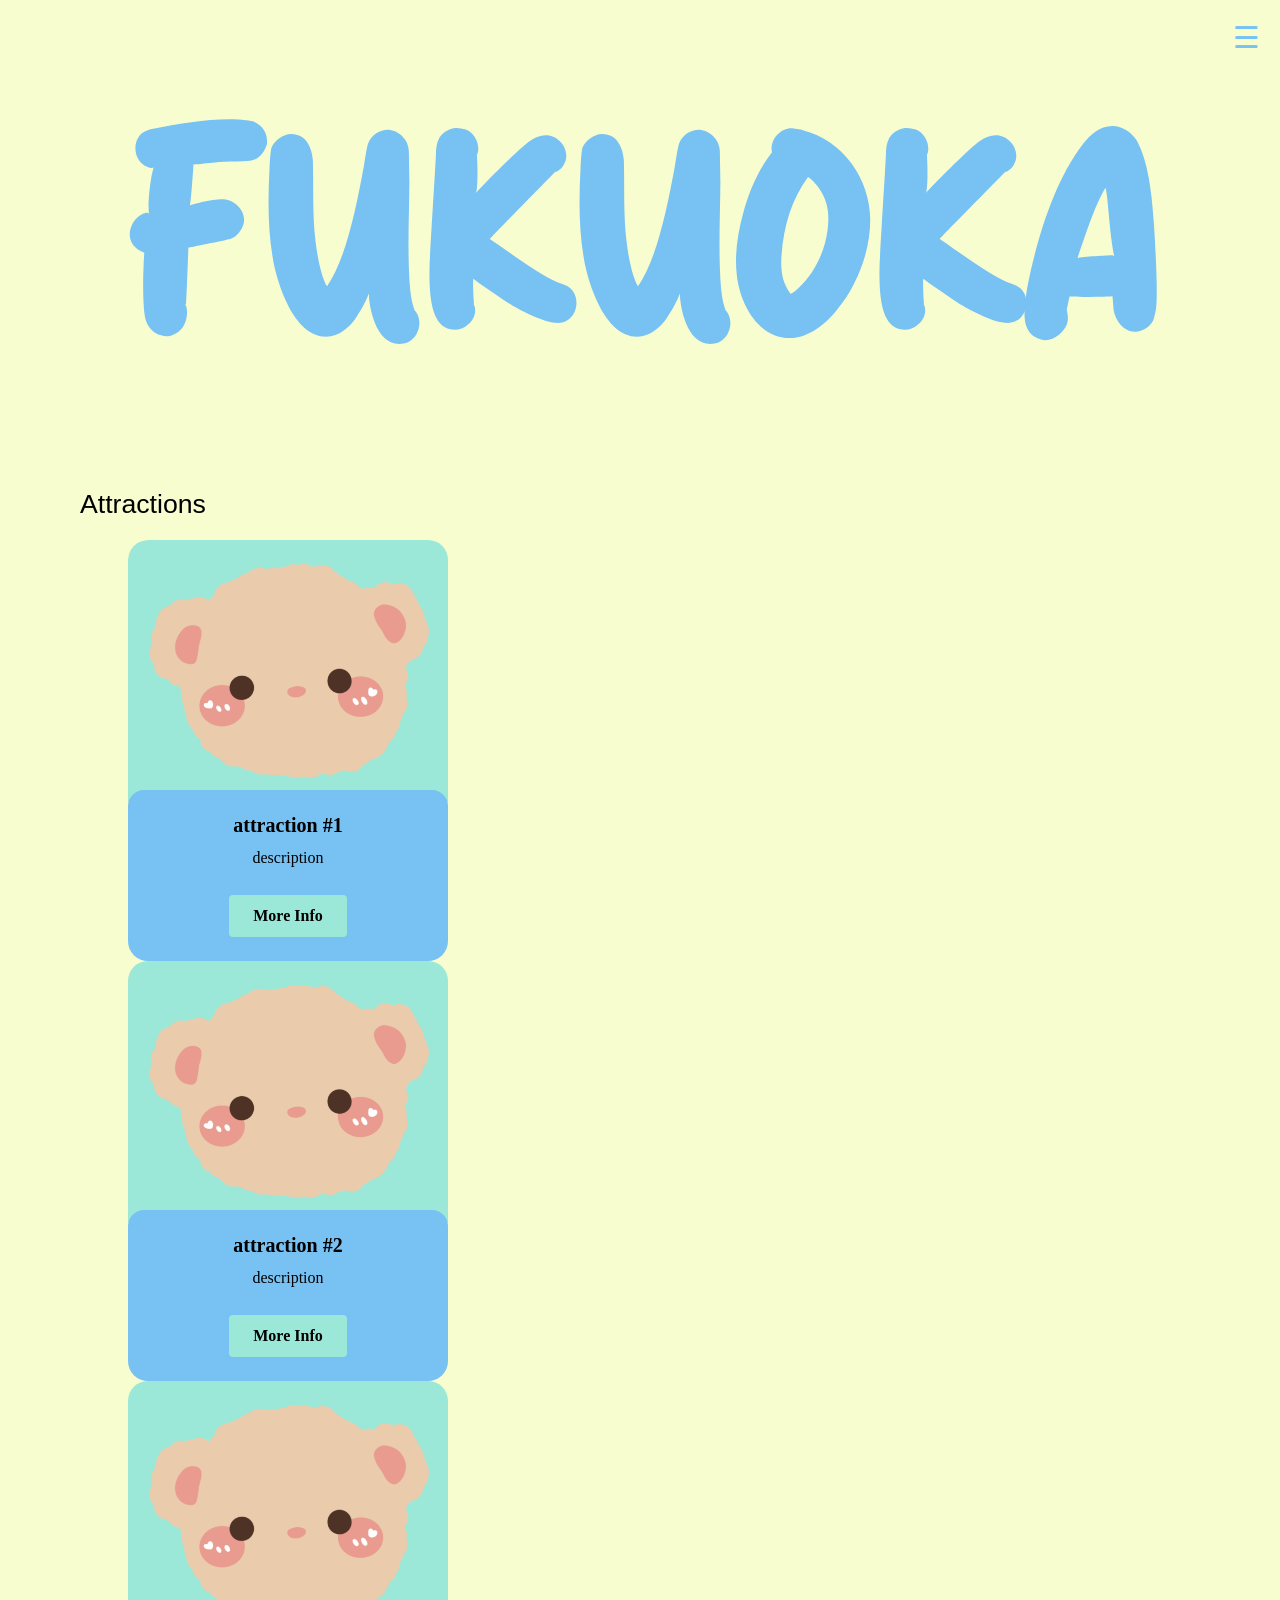
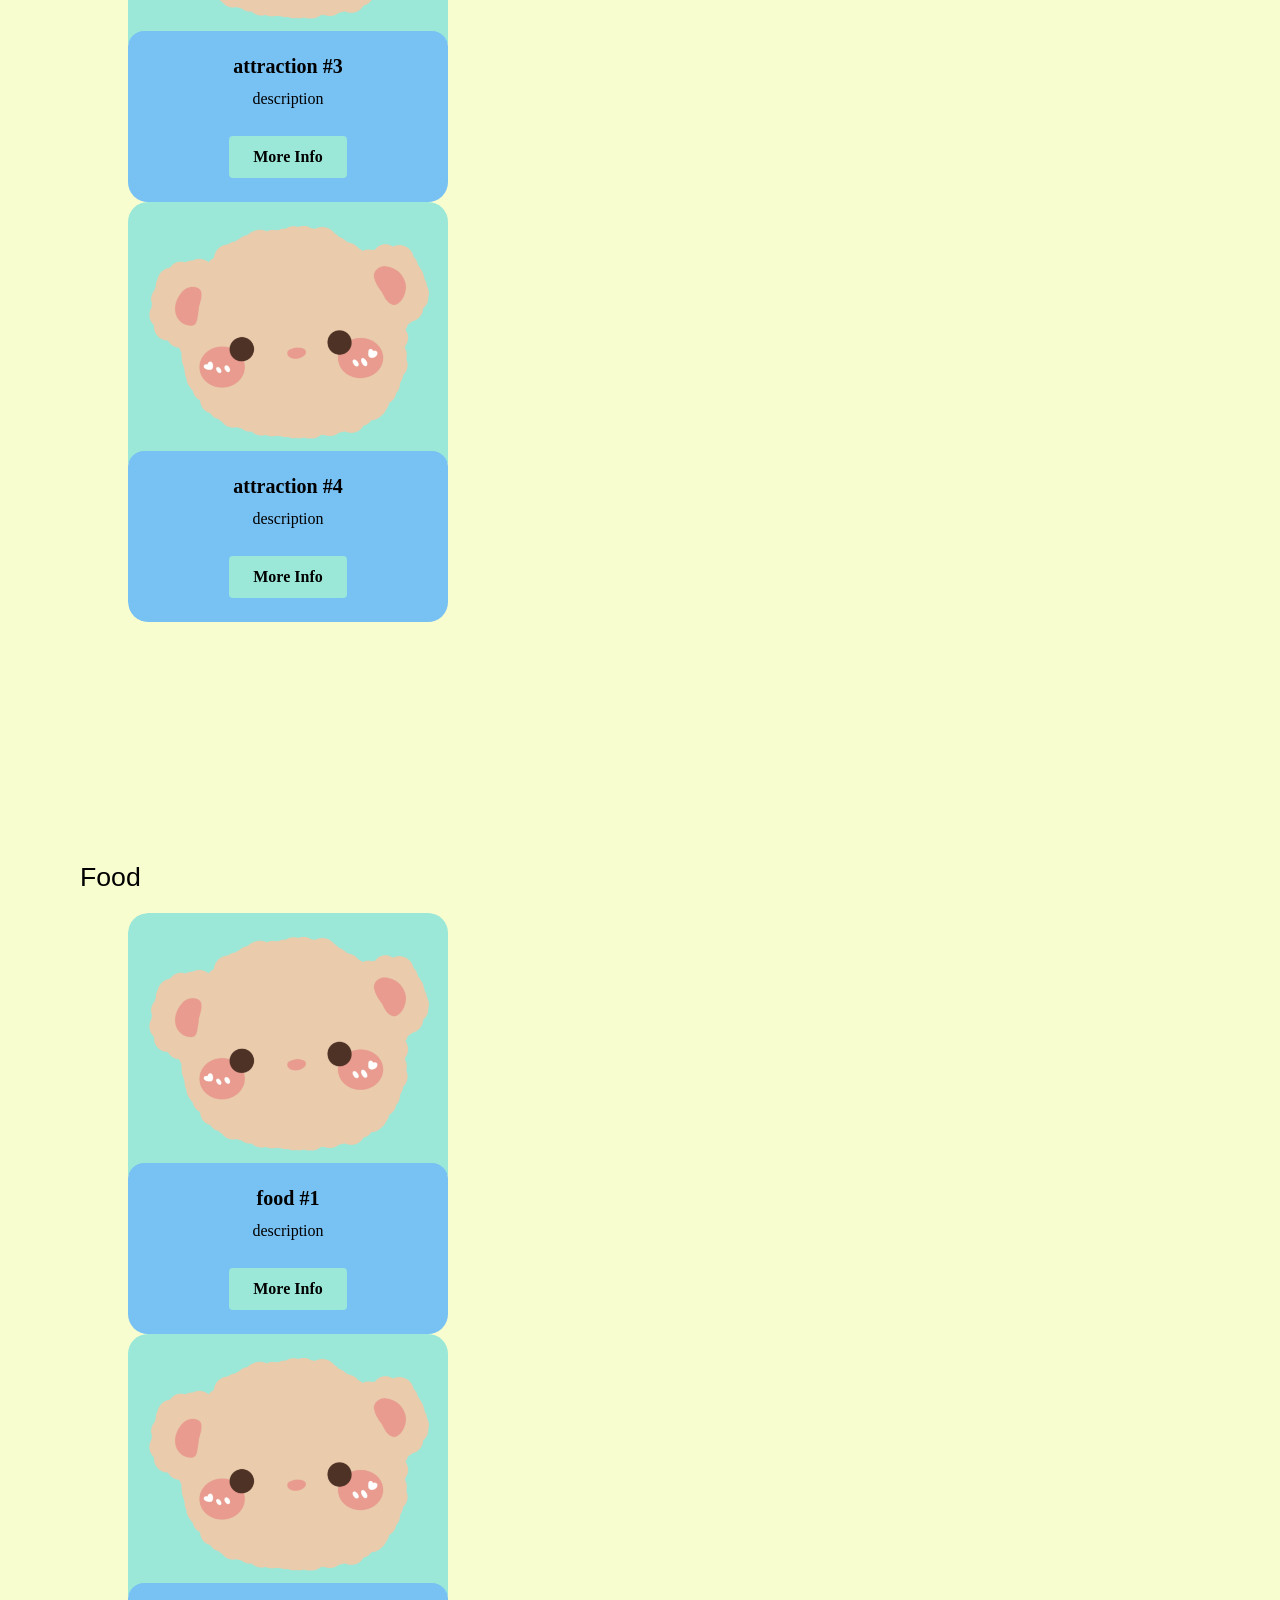
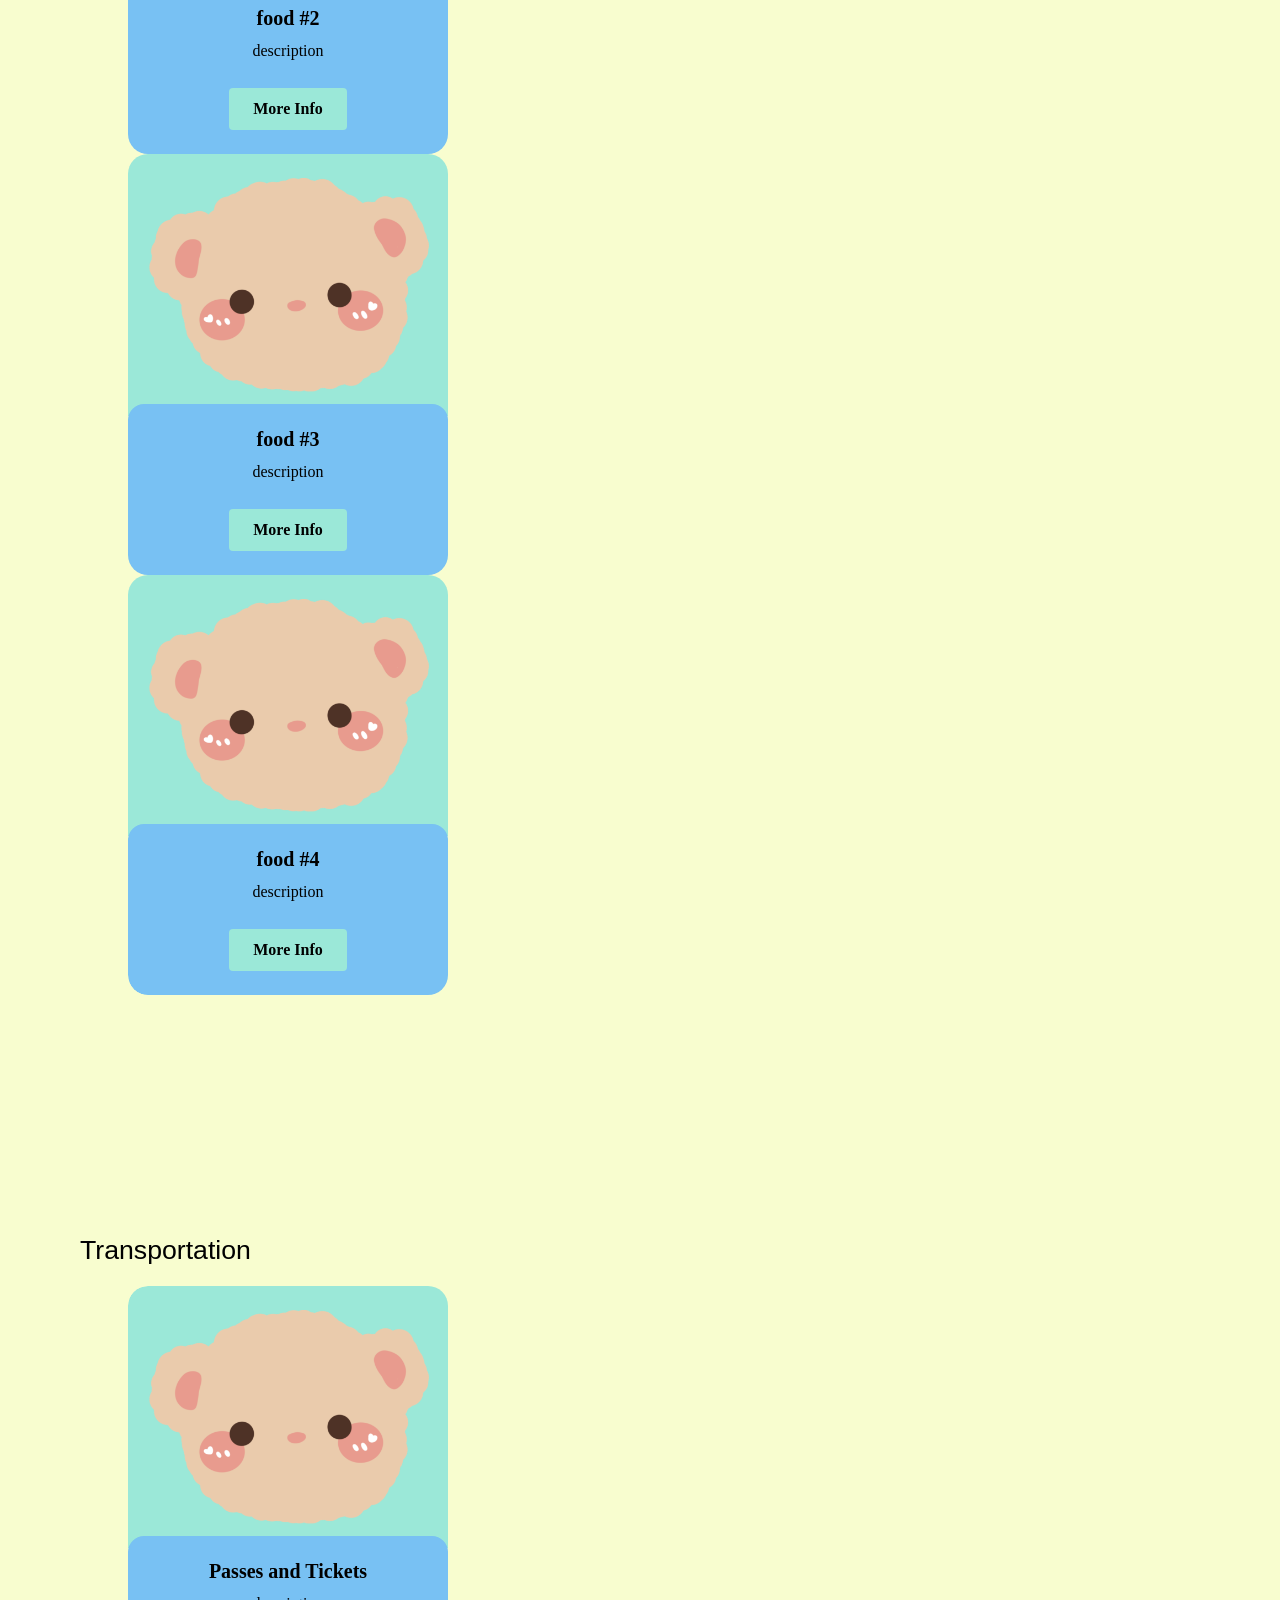
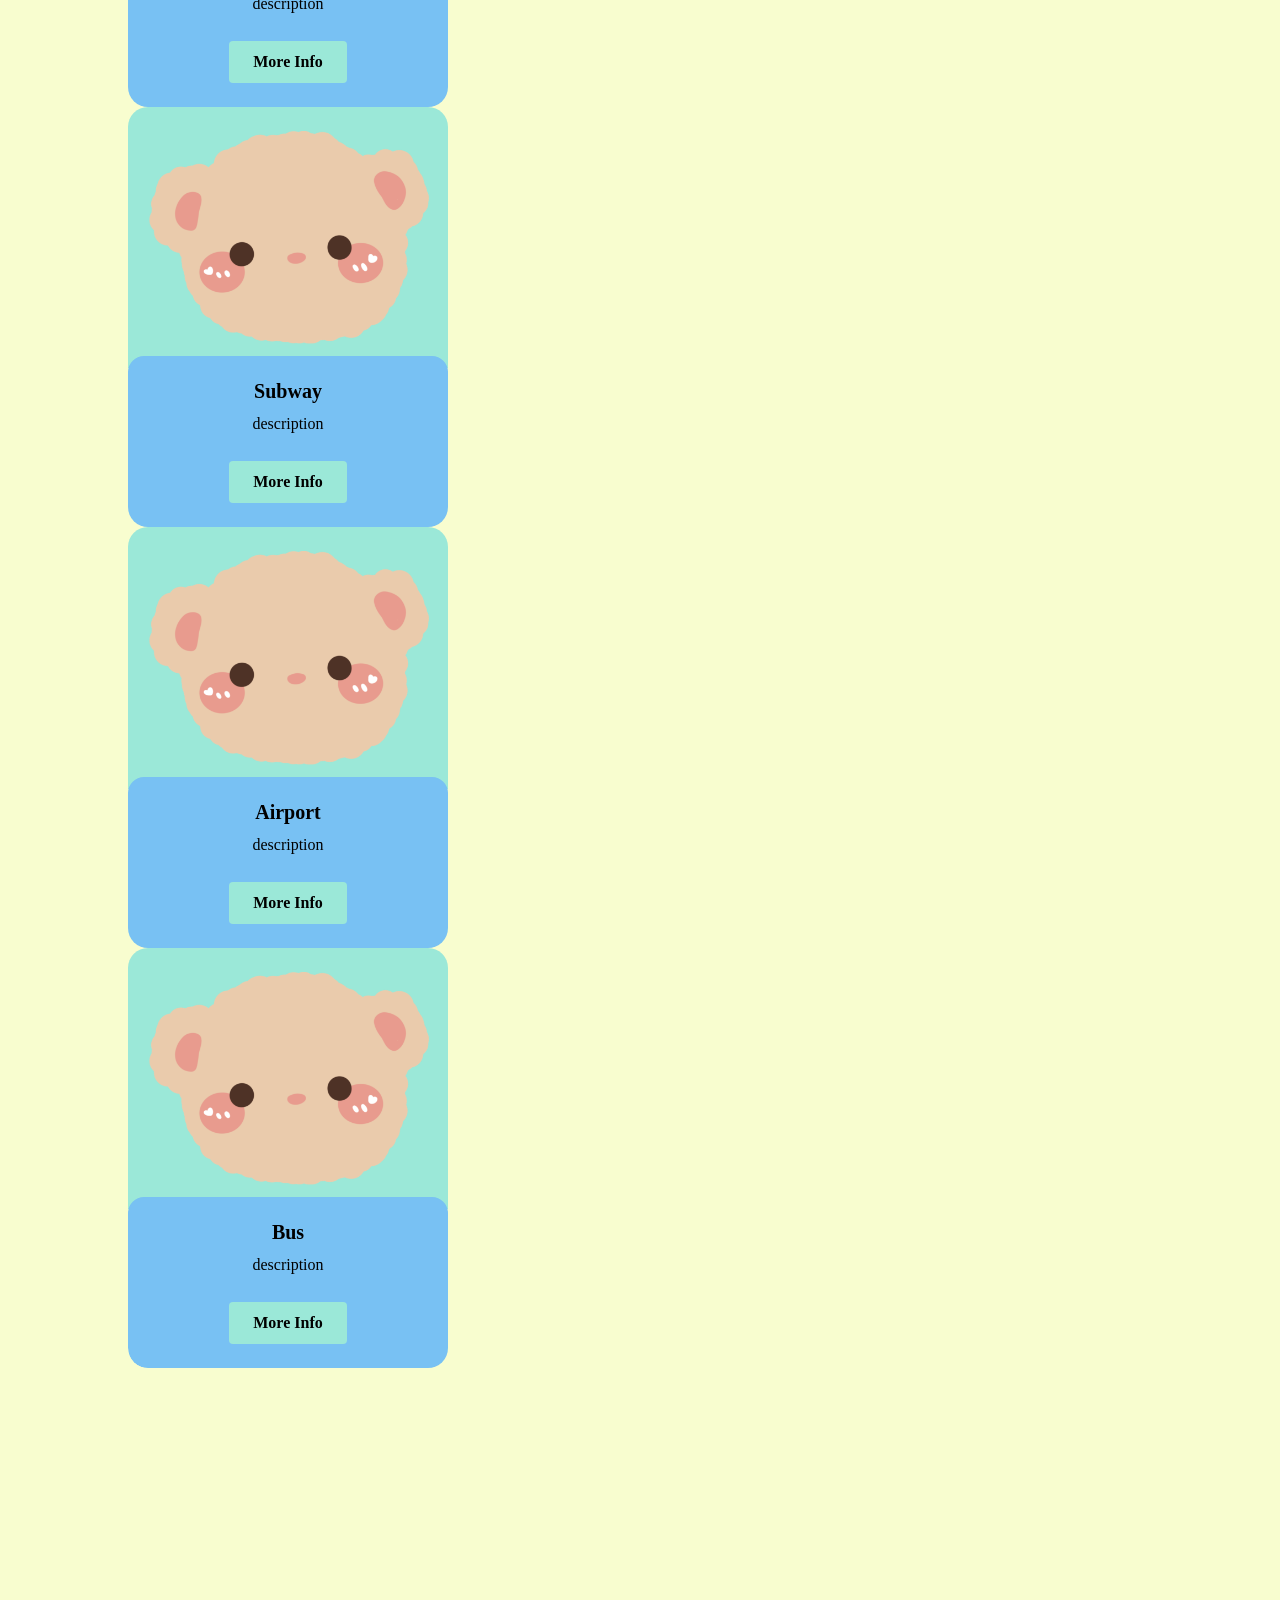
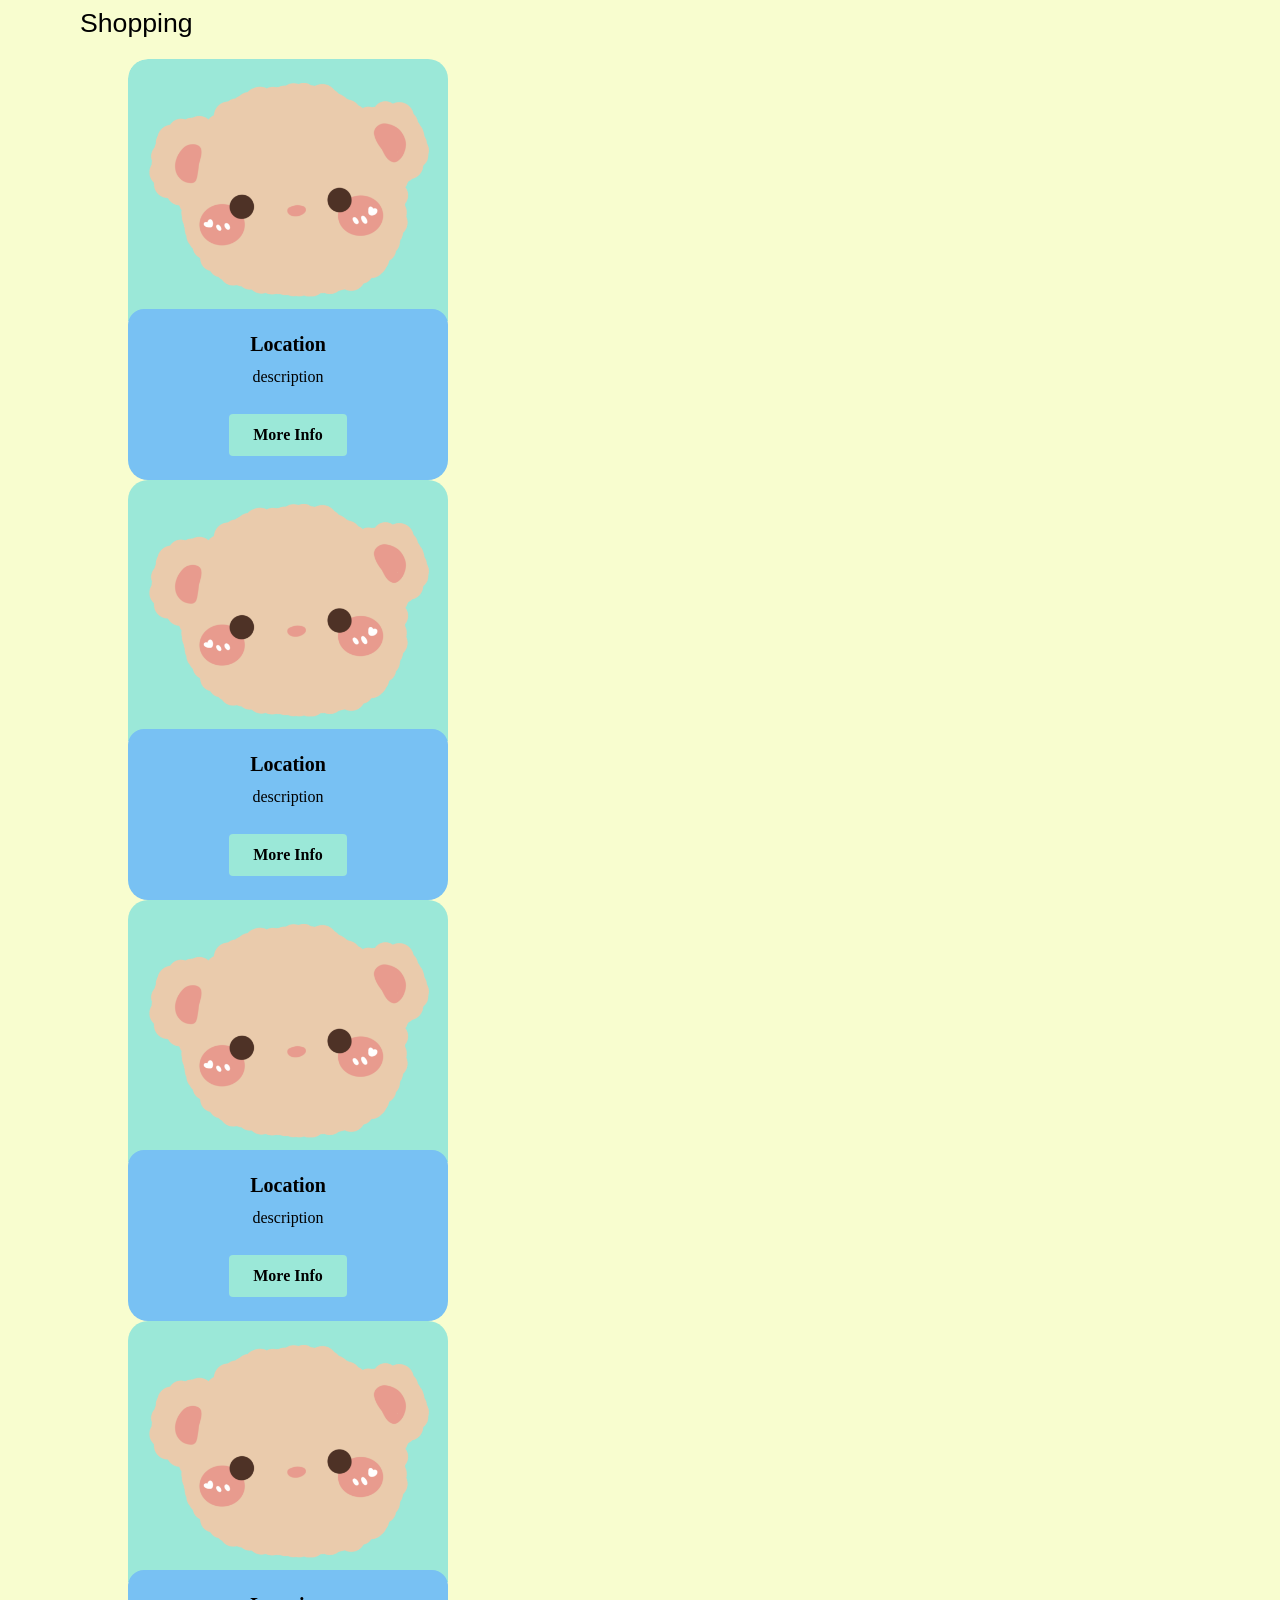
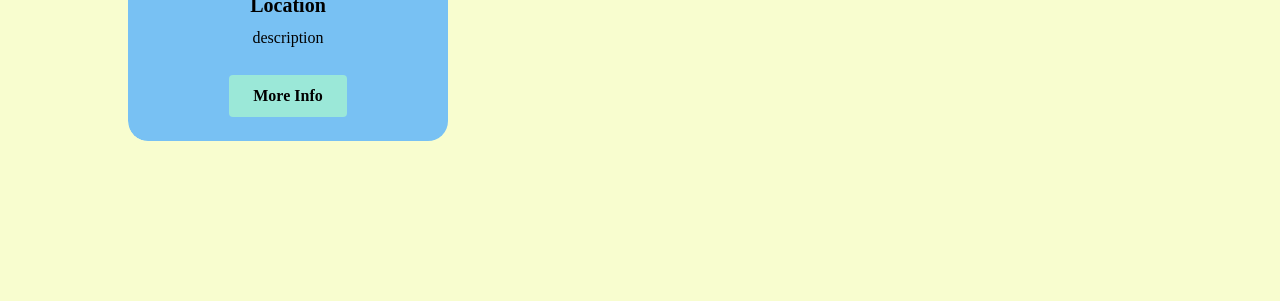
==== html/fukuoka.html @ c4a81830 "Add files via upload" ====
<html lang="en">
<head>
    <meta charset="UTF-8">
    <meta name="viewport" content="width=device-width, initial-scale=1.0">
    <title>Fukuoka</title>
    <link rel="stylesheet" href="../css/fukuoka.css">
    <link rel="stylesheet" href="../css/swiper-bundle.min.css">
</head>

<body>
        <!-- Menu Panel -->
    <div id="main">
        <span id="opennav">&#9776</span>
    </div>

    <div class="sidenav" id="mySidenav">
        <a href="#" class="closebtn" id="closebtn">&times;</a>
        <ul>
            <li>
                <a href="../index.html">Home</a>
            </li>
            <li>
                <a href="../html/hotels.html">Hotels</a>
            </li>
            <li>
                <a href="../html/WifiData.html">Wifi & Data</a>
            </li>
        </ul>
    </div>

    <h1>FUKUOKA</h1>

    <!-- Attractions Card Slider -->
    <div class="container">
        <div class="card__container swiper">
            <h2>Attractions</h2>
            <div class="card__content">
                <div class="swiper-wrapper">
                    <article class="card__article swiper-slide">
                        <div class="card__image">
                            <img src="../images/placeholder.png" alt="image" class="card__img">
                            <div class="card__shadow"></div>
                        </div>

                        <div class="card__data">
                            <h3 class="card__name">attraction #1</h3>
                            <p class="card__description">
                                description 
                            </p>

                            <a href="#" class="card__button"> More Info</a>
                        </div>
                    </article>

                    <article class="card__article swiper-slide">
                        <div class="card__image">
                            <img src="../images/placeholder.png" alt="image" class="card__img">
                            <div class="card__shadow"></div>
                        </div>

                        <div class="card__data">
                            <h3 class="card__name">attraction #2</h3>
                            <p class="card__description">
                                description 
                            </p>

                            <a href="#" class="card__button"> More Info</a>
                        </div>
                    </article>

                    <article class="card__article swiper-slide">
                        <div class="card__image">
                            <img src="../images/placeholder.png" alt="image" class="card__img">
                            <div class="card__shadow"></div>
                        </div>

                        <div class="card__data">
                            <h3 class="card__name">attraction #3</h3>
                            <p class="card__description">
                                description 
                            </p>

                            <a href="#" class="card__button"> More Info</a>
                        </div>
                    </article>

                    <article class="card__article swiper-slide">
                        <div class="card__image">
                            <img src="../images/placeholder.png" alt="image" class="card__img">
                            <div class="card__shadow"></div>
                        </div>

                        <div class="card__data">
                            <h3 class="card__name">attraction #4</h3>
                            <p class="card__description">
                                description 
                            </p>

                            <a href="#" class="card__button"> More Info</a>
                        </div>
                    </article>
                </div>
            </div>

            <div class="swiper-button-prev"></div>
            <div class="swiper-button-next"></div>
            
            <div class="swiper-pagination"></div>
        </div>
    </div>
    
    <!-- Food Card Slider -->
    <div class="container">
        <div class="card__container swiper">
            <h2>Food</h2>
            <div class="card__content">
                <div class="swiper-wrapper">
                    <article class="card__article swiper-slide">
                        <div class="card__image">
                            <img src="../images/placeholder.png" alt="image" class="card__img">
                            <div class="card__shadow"></div>
                        </div>

                        <div class="card__data">
                            <h3 class="card__name">food #1</h3>
                            <p class="card__description">
                                description 
                            </p>

                            <a href="#" class="card__button"> More Info</a>
                        </div>
                    </article>

                    <article class="card__article swiper-slide">
                        <div class="card__image">
                            <img src="../images/placeholder.png" alt="image" class="card__img">
                            <div class="card__shadow"></div>
                        </div>

                        <div class="card__data">
                            <h3 class="card__name">food #2</h3>
                            <p class="card__description">
                                description 
                            </p>

                            <a href="#" class="card__button"> More Info</a>
                        </div>
                    </article>

                    <article class="card__article swiper-slide">
                        <div class="card__image">
                            <img src="../images/placeholder.png" alt="image" class="card__img">
                            <div class="card__shadow"></div>
                        </div>

                        <div class="card__data">
                            <h3 class="card__name">food #3</h3>
                            <p class="card__description">
                                description 
                            </p>

                            <a href="#" class="card__button"> More Info</a>
                        </div>
                    </article>

                    <article class="card__article swiper-slide">
                        <div class="card__image">
                            <img src="../images/placeholder.png" alt="image" class="card__img">
                            <div class="card__shadow"></div>
                        </div>

                        <div class="card__data">
                            <h3 class="card__name">food #4</h3>
                            <p class="card__description">
                                description 
                            </p>

                            <a href="#" class="card__button"> More Info</a>
                        </div>
                    </article>
                </div>
            </div>

            <div class="swiper-button-prev"></div>
            <div class="swiper-button-next"></div>
            
            <div class="swiper-pagination"></div>
        </div>
    </div>

    <!-- Transportation Slider -->
    <div class="container">
        <div class="card__container swiper">
            <h2>Transportation</h2>
            <div class="card__content">
                <div class="swiper-wrapper">
                    <article class="card__article swiper-slide">
                        <div class="card__image">
                            <img src="../images/placeholder.png" alt="image" class="card__img">
                            <div class="card__shadow"></div>
                        </div>

                        <div class="card__data">
                            <h3 class="card__name">Passes and Tickets</h3>
                            <p class="card__description">
                                description 
                            </p>

                            <a href="#" class="card__button"> More Info</a>
                        </div>
                    </article>

                    <article class="card__article swiper-slide">
                        <div class="card__image">
                            <img src="../images/placeholder.png" alt="image" class="card__img">
                            <div class="card__shadow"></div>
                        </div>

                        <div class="card__data">
                            <h3 class="card__name">Subway</h3>
                            <p class="card__description">
                                description 
                            </p>

                            <a href="#" class="card__button"> More Info</a>
                        </div>
                    </article>

                    <article class="card__article swiper-slide">
                        <div class="card__image">
                            <img src="../images/placeholder.png" alt="image" class="card__img">
                            <div class="card__shadow"></div>
                        </div>

                        <div class="card__data">
                            <h3 class="card__name">Airport</h3>
                            <p class="card__description">
                                description 
                            </p>

                            <a href="#" class="card__button"> More Info</a>
                        </div>
                    </article>

                    <article class="card__article swiper-slide">
                        <div class="card__image">
                            <img src="../images/placeholder.png" alt="image" class="card__img">
                            <div class="card__shadow"></div>
                        </div>

                        <div class="card__data">
                            <h3 class="card__name">Bus</h3>
                            <p class="card__description">
                                description 
                            </p>

                            <a href="#" class="card__button"> More Info</a>
                        </div>
                    </article>
                </div>
            </div>

            <div class="swiper-button-prev"></div>
            <div class="swiper-button-next"></div>
            
            <div class="swiper-pagination"></div>
        </div>
    </div>

    <!-- Shopping Slider -->
    <div class="container">
        
        <div class="card__container swiper">
            <h2>Shopping</h2>
            <div class="card__content">
                <div class="swiper-wrapper">
                    <article class="card__article swiper-slide">
                        <div class="card__image">
                            <img src="../images/placeholder.png" alt="image" class="card__img">
                            <div class="card__shadow"></div>
                        </div>

                        <div class="card__data">
                            <h3 class="card__name">Location</h3>
                            <p class="card__description">
                                description 
                            </p>

                            <a href="#" class="card__button"> More Info</a>
                        </div>
                    </article>

                    <article class="card__article swiper-slide">
                        <div class="card__image">
                            <img src="../images/placeholder.png" alt="image" class="card__img">
                            <div class="card__shadow"></div>
                        </div>

                        <div class="card__data">
                            <h3 class="card__name">Location</h3>
                            <p class="card__description">
                                description 
                            </p>

                            <a href="#" class="card__button"> More Info</a>
                        </div>
                    </article>

                    <article class="card__article swiper-slide">
                        <div class="card__image">
                            <img src="../images/placeholder.png" alt="image" class="card__img">
                            <div class="card__shadow"></div>
                        </div>

                        <div class="card__data">
                            <h3 class="card__name">Location</h3>
                            <p class="card__description">
                                description 
                            </p>

                            <a href="#" class="card__button"> More Info</a>
                        </div>
                    </article>

                    <article class="card__article swiper-slide">
                        <div class="card__image">
                            <img src="../images/placeholder.png" alt="image" class="card__img">
                            <div class="card__shadow"></div>
                        </div>

                        <div class="card__data">
                            <h3 class="card__name">Location</h3>
                            <p class="card__description">
                                description 
                            </p>

                            <a href="#" class="card__button"> More Info</a>
                        </div>
                    </article>
                </div>
            </div>

            <div class="swiper-button-prev"></div>
            <div class="swiper-button-next"></div>
            
            <div class="swiper-pagination"></div>
        </div>
    </div>

    <script src="../javascript/swiper-bundle.min.js"></script>
    <script src="../javascript/tokyo.js"></script>

</body>

</html>
---- css/fukuoka.css ----
* {
  padding:0;
  margin: 0;
  box-sizing: border-box;
}

@font-face {
  font-family: Handwrite;
  src: url(../fonts/Day\ Light.otf);
}

a {
  text-decoration: none;
}

img{
  display: block;
  max-width: 100%;
  height: auto;
}

h1{
  font-family: Handwrite;
  text-align: center;
  font-size: 200pt;
  color: #78C1F3;
  padding-top: 30px;
  transition: 0.3s;
}

h2{
  font-family: 'Gill Sans', 'Gill Sans MT', Calibri, 'Trebuchet MS', sans-serif;
  font-size: 20pt;
  font-weight: 500;
  margin-bottom: 20px;
}

#main{
  transition: margin-right 0.5s;
  padding: 20px; 
}

#main span{
  font-size: 30px;
  cursor: pointer;
  float: right;
  color: #78C1F3;
}

.sidenav{
  height: 100%;
  width: 0px;
  position: fixed;
  z-index: 15;
  top: 0;
  right: 0;
  background-color: #78c1f3;
  overflow: hidden;
  transition: 0.5s;
}

.sidenav .closebtn{
  font-size: 36px;
  border-bottom: none;
  text-decoration: none;
  color: white;
  float: right;
  margin-right: 25px;
  margin-bottom: 50px;
  margin-top: 15px;
}

.sidenav ul {
  clear: both;
  list-style-type: none;
}

.sidenav ul li a {
  padding: 12px 8px 12px 30px;
  text-decoration: none;
  font-size: 18px; 
  color:white;
  display: block;
  transition: 0.3s;
  text-transform: uppercase;
}

.sidenav ul li a:hover{
  background: #69A9D5
}

body{
  background-color: rgb(248, 253, 207);
  min-height: 100vh;
  align-items: center;
  justify-content: center;
  margin: 0;
  padding: 0;
}

.container{
  display:flex;
  justify-content: center;
  align-items: center;
  padding-bottom: 5rem;
  transition: 0.3s;
}

.card__container{
  position: relative;
  padding-block: 5rem;
  width: 100%;
}

.card__content{
  margin-inline: 1.75rem;
  border-radius: 1.25rem;
  overflow: hidden;
}

.card__article{
  width:300px;
  border-radius: 1.25rem;
  overflow: hidden;
}

.card__image{
  position: relative;
  background-color: #9BE8D8;
  padding-top: 1.5rem;
  padding-bottom: 1.5rem;
  height: auto;
  max-height: 100%;
  margin-bottom: -.75rem;
}

.card__data{
  background-color: #78c1f3;
  padding: 1.5rem 2rem;
  border-radius: 1rem;
  text-align: center;
  position: relative;
  z-index: 10;
}

.card__img {
  max-width: 100%;
  max-height: 100%;
  margin: 0 auto;
  position: relative;
  z-index: 5;
  display: block;
}

.card__name{
  font-size: 1.25rem;
  color: black;
  margin-bottom: .75rem;
}

.card__description{
  font-weight: 500;
  margin-bottom: 1.75rem;
}

.card__button{
  display: inline-block;
  background-color: #9BE8D8;
  padding: .75rem 1.5rem;
  border-radius: .25rem;
  color: black;
  font-weight: 600;
}

.swiper-button-prev:after,
.swiper-button-next:after {
content: "";
}

.swiper-button-prev,
.swiper-button-next {
width: initial;
height: initial;
font-size: 3rem;
color: #9BE8D8;
display: none;
}

.swiper-button-prev {
left: 0;
}

.swiper-button-next {
right: 0;
}

.swiper-pagination-bullet {
background-color: hsl(212, 32%, 40%);
opacity: 1;
}

.swiper-pagination-bullet-active {
background-color: #9BE8D8;
}

/* For small devices */
@media screen and (max-width: 320px) {
  .card__data {
    padding: 1rem;
  }
}

/* For medium devices */
@media screen and (min-width: 768px) {
  .card__content {
    margin-inline: 3rem;
  }

  .swiper-button-next,
  .swiper-button-prev {
    display: block;
  }
}

/* For large devices */
@media screen and (min-width: 1120px) {
  .card__container {
    max-width: 1120px;
  }

  .swiper-button-prev {
    left: -1rem;
  }
  .swiper-button-next {
    right: -1rem;
  }
}
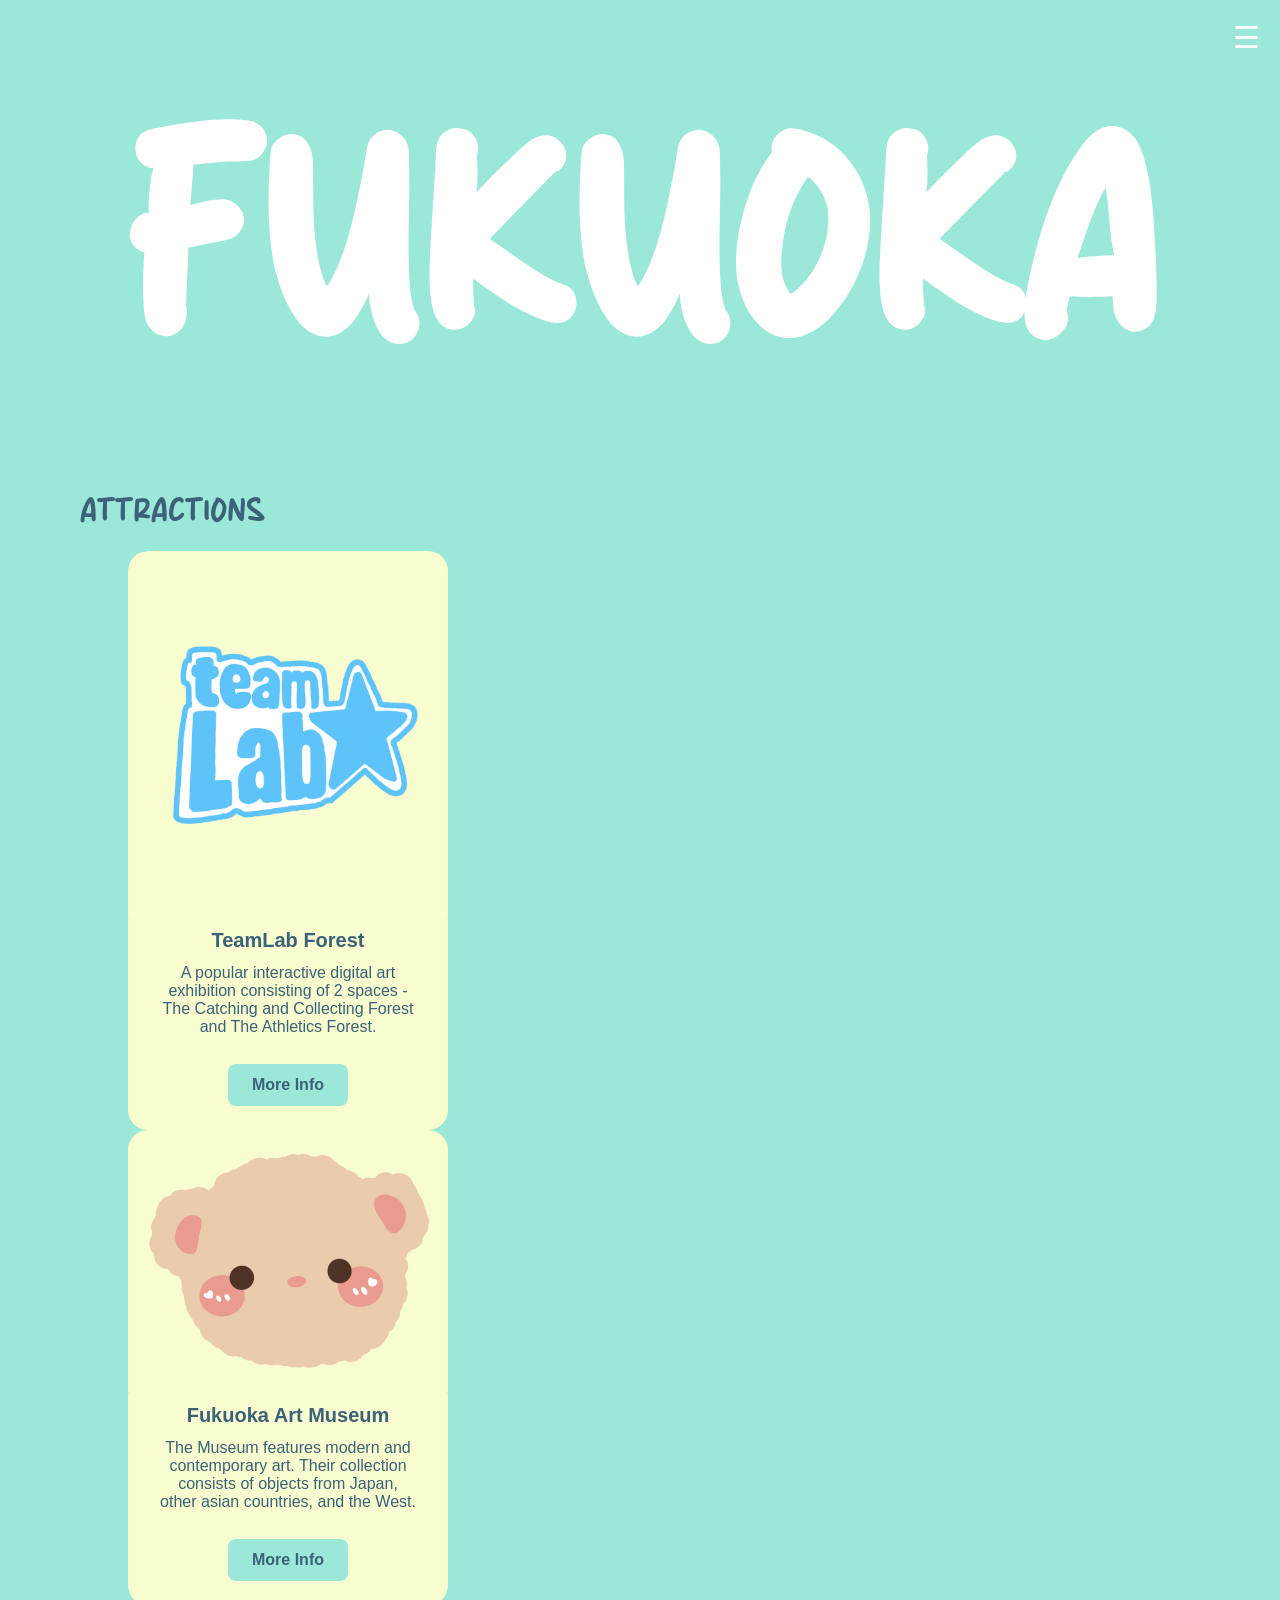
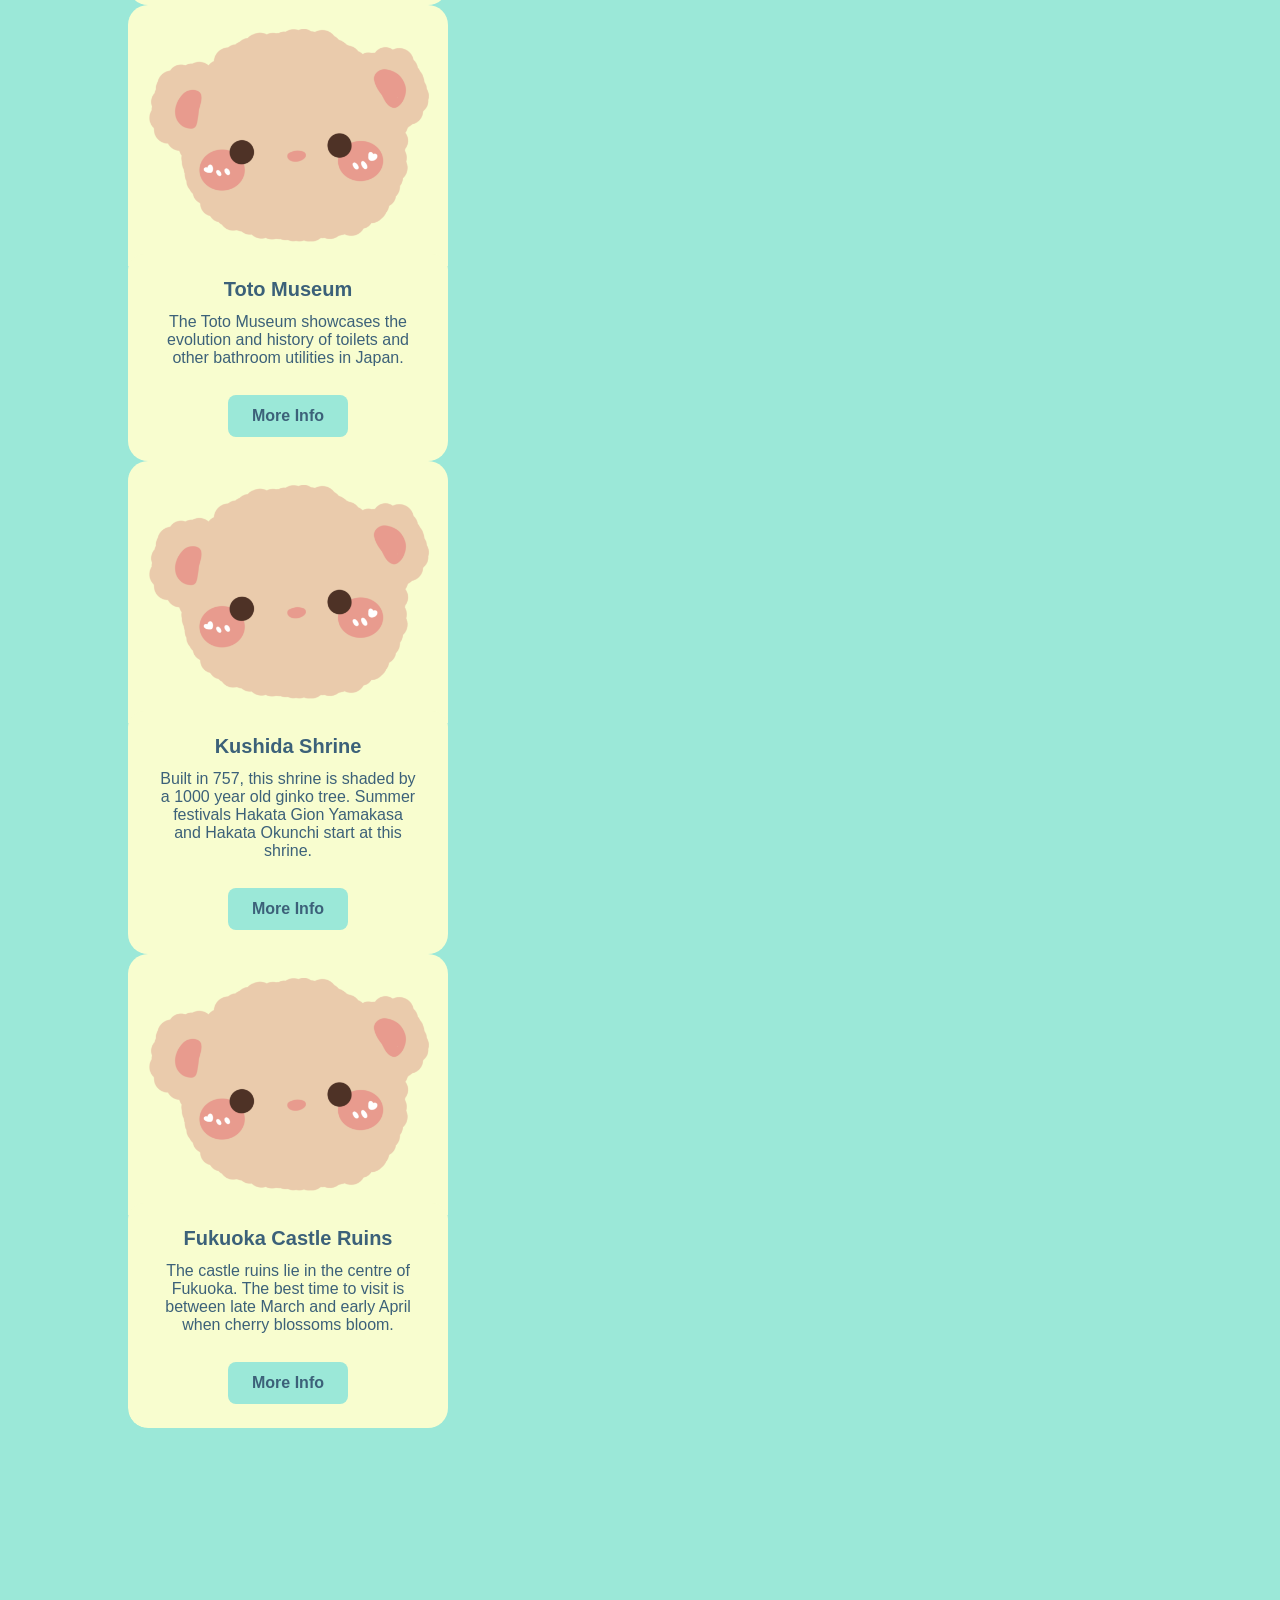
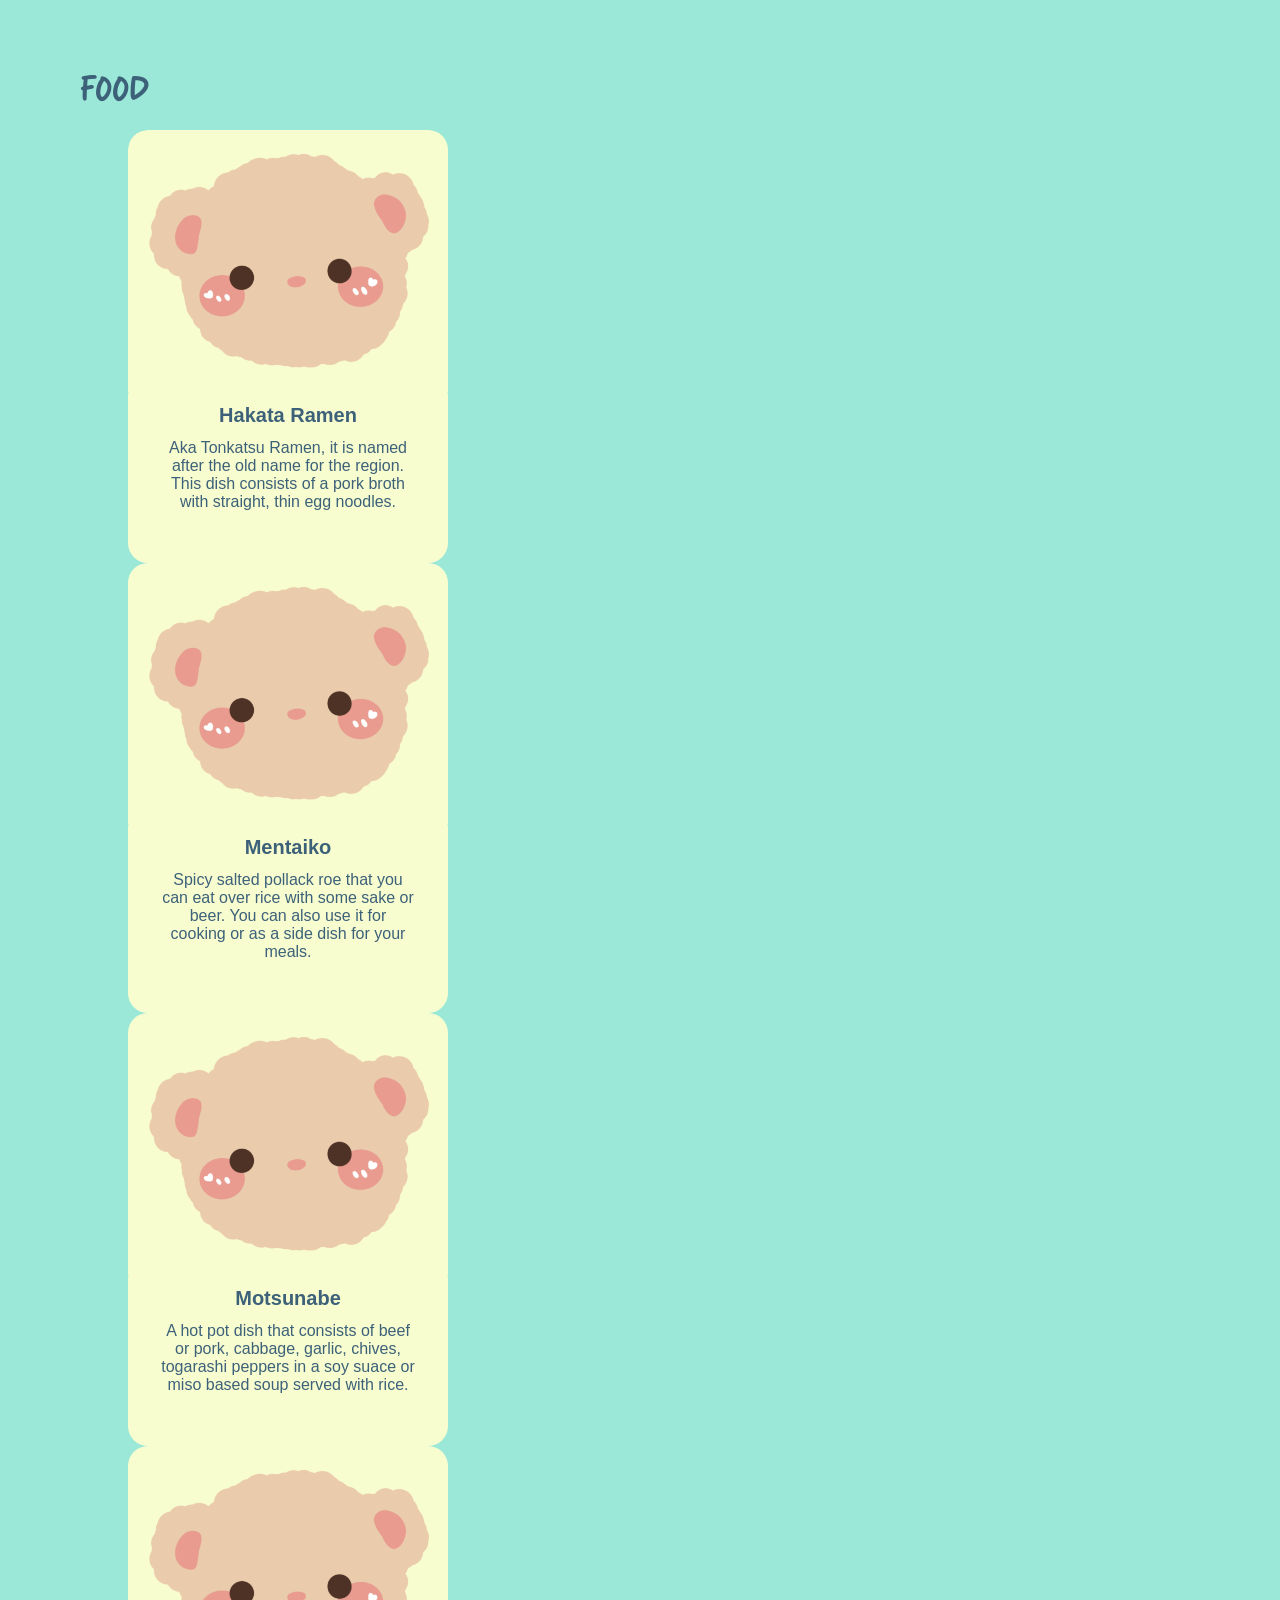
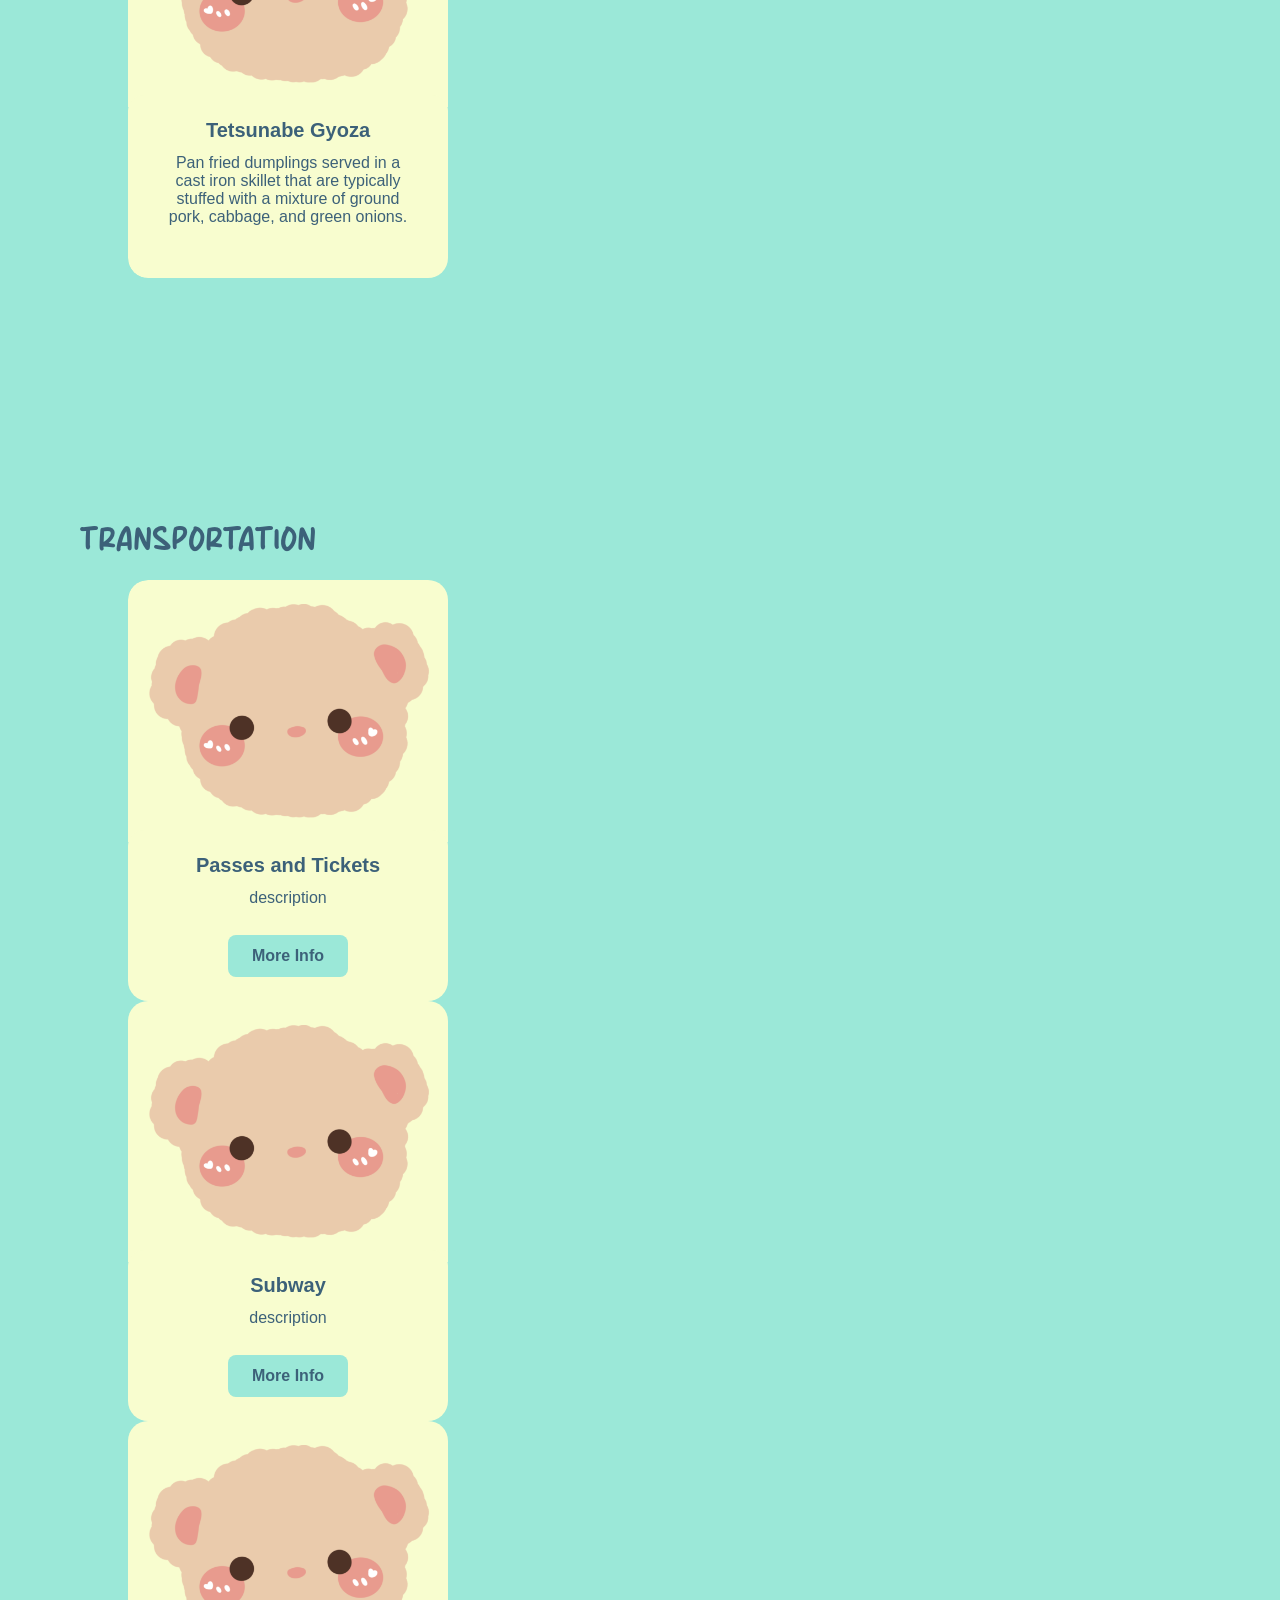
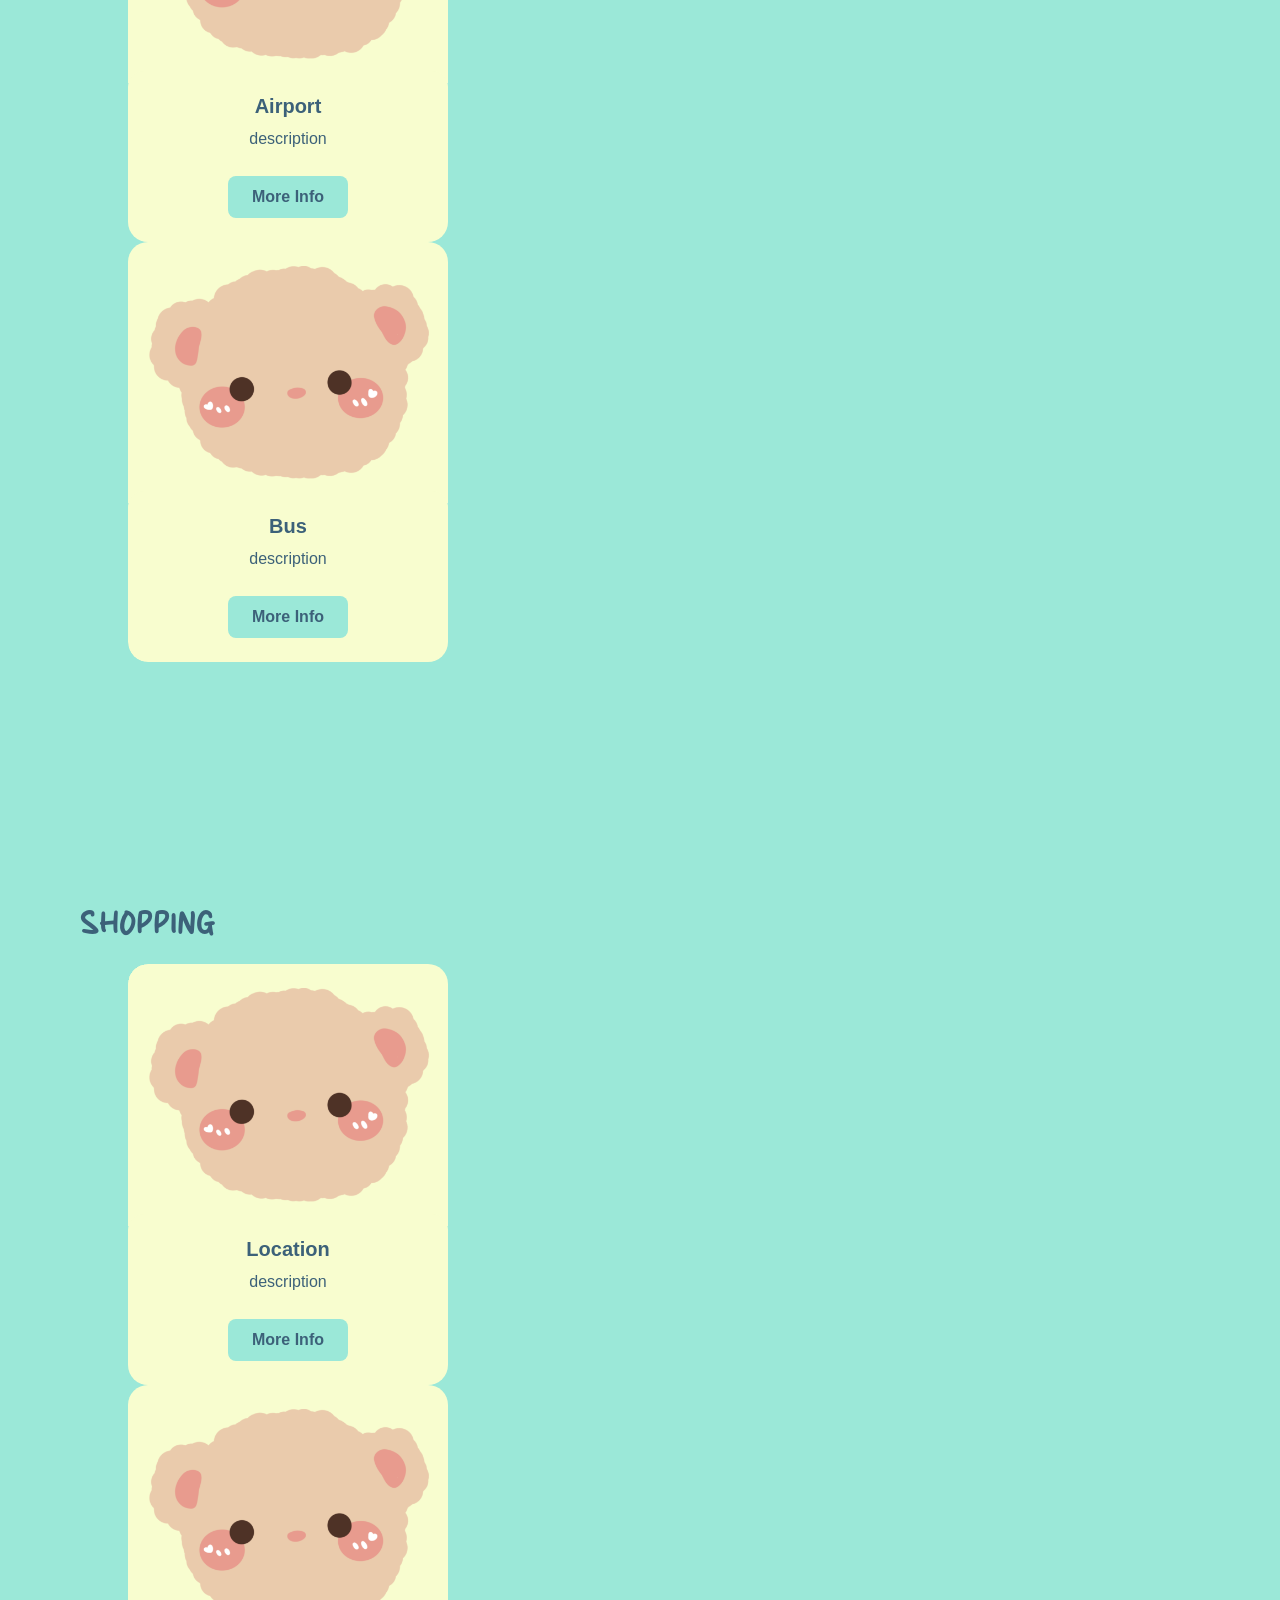
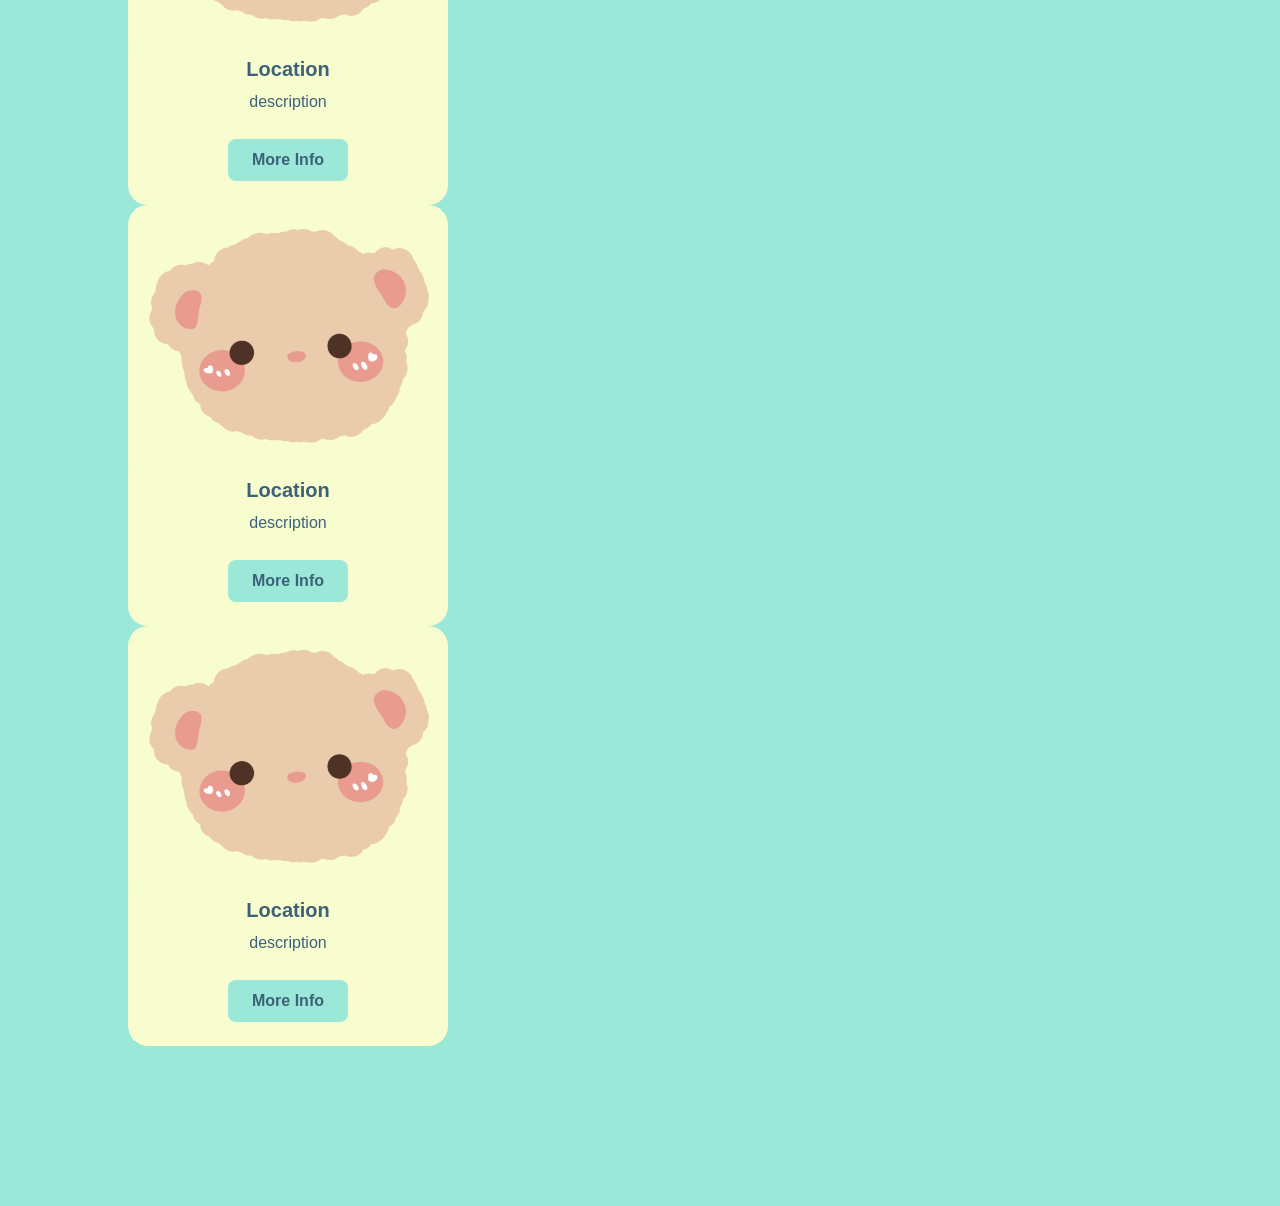
==== commit 74f4550d: "Add files via upload" ====
--- a/html/fukuoka.html
+++ b/html/fukuoka.html
@@ -38,65 +38,82 @@
                 <div class="swiper-wrapper">
                     <article class="card__article swiper-slide">
                         <div class="card__image">
-                            <img src="../images/placeholder.png" alt="image" class="card__img">
-                            <div class="card__shadow"></div>
-                        </div>
-
-                        <div class="card__data">
-                            <h3 class="card__name">attraction #1</h3>
-                            <p class="card__description">
-                                description 
-                            </p>
-
-                            <a href="#" class="card__button"> More Info</a>
-                        </div>
-                    </article>
-
-                    <article class="card__article swiper-slide">
-                        <div class="card__image">
-                            <img src="../images/placeholder.png" alt="image" class="card__img">
-                            <div class="card__shadow"></div>
-                        </div>
-
-                        <div class="card__data">
-                            <h3 class="card__name">attraction #2</h3>
-                            <p class="card__description">
-                                description 
-                            </p>
-
-                            <a href="#" class="card__button"> More Info</a>
-                        </div>
-                    </article>
-
-                    <article class="card__article swiper-slide">
-                        <div class="card__image">
-                            <img src="../images/placeholder.png" alt="image" class="card__img">
-                            <div class="card__shadow"></div>
-                        </div>
-
-                        <div class="card__data">
-                            <h3 class="card__name">attraction #3</h3>
-                            <p class="card__description">
-                                description 
-                            </p>
-
-                            <a href="#" class="card__button"> More Info</a>
-                        </div>
-                    </article>
-
-                    <article class="card__article swiper-slide">
-                        <div class="card__image">
-                            <img src="../images/placeholder.png" alt="image" class="card__img">
-                            <div class="card__shadow"></div>
-                        </div>
-
-                        <div class="card__data">
-                            <h3 class="card__name">attraction #4</h3>
-                            <p class="card__description">
-                                description 
-                            </p>
-
-                            <a href="#" class="card__button"> More Info</a>
+                            <img src="../images/team lab logo.png" alt="image" class="card__img">
+                            <div class="card__shadow"></div>
+                        </div>
+
+                        <div class="card__data">
+                            <h3 class="card__name">TeamLab Forest</h3>
+                            <p class="card__description">
+                                A popular interactive digital art exhibition consisting of 2 spaces - The Catching and Collecting Forest and The Athletics Forest. 
+                            </p>
+
+                            <a href="https://www.teamlab.art/e/forest/" class="card__button" target="_blank"> More Info</a>
+                        </div>
+                    </article>
+
+                    <article class="card__article swiper-slide">
+                        <div class="card__image">
+                            <img src="../images/placeholder.png" alt="image" class="card__img">
+                            <div class="card__shadow"></div>
+                        </div>
+
+                        <div class="card__data">
+                            <h3 class="card__name">Fukuoka Art Museum</h3>
+                            <p class="card__description">
+                                The Museum features modern and contemporary art. Their collection consists of objects from Japan, other asian countries, and the West.
+                                
+                            </p>
+
+                            <a href="https://www.fukuoka-art-museum.jp/en/" class="card__button" target="_blank"> More Info</a>
+                        </div>
+                    </article>
+
+                    <article class="card__article swiper-slide">
+                        <div class="card__image">
+                            <img src="../images/placeholder.png" alt="image" class="card__img">
+                            <div class="card__shadow"></div>
+                        </div>
+
+                        <div class="card__data">
+                            <h3 class="card__name">Toto Museum</h3>
+                            <p class="card__description">
+                                The Toto Museum showcases the evolution and history of toilets and other bathroom utilities in Japan.
+                            </p>
+
+                            <a href="https://jp.toto.com/en/knowledge/visit/museum/" class="card__button" target="_blank"> More Info</a>
+                        </div>
+                    </article>
+
+                    <article class="card__article swiper-slide">
+                        <div class="card__image">
+                            <img src="../images/placeholder.png" alt="image" class="card__img">
+                            <div class="card__shadow"></div>
+                        </div>
+
+                        <div class="card__data">
+                            <h3 class="card__name">Kushida Shrine</h3>
+                            <p class="card__description">
+                                Built in 757, this shrine is shaded by a 1000 year old ginko tree. Summer festivals Hakata Gion Yamakasa and Hakata Okunchi start at this shrine.
+                            </p>
+
+                            <a href="https://gofukuoka.jp/spots/detail/26906" class="card__button" target="_blank"> More Info</a>
+                        </div>
+                    </article>
+
+                    <article class="card__article swiper-slide">
+                        <div class="card__image">
+                            <img src="../images/placeholder.png" alt="image" class="card__img">
+                            <div class="card__shadow"></div>
+                        </div>
+
+                        <div class="card__data">
+                            <h3 class="card__name">Fukuoka Castle Ruins</h3>
+                            <p class="card__description">
+                                The castle ruins lie in the centre of Fukuoka. The best time to visit is between late March and early April when cherry blossoms bloom.
+                            </p>
+
+                            <a href="https://www.japan.travel/en/spot/795/" class="card__button" target="_blank"> More Info</a>
                         </div>
                     </article>
                 </div>
@@ -122,60 +139,52 @@
                         </div>
 
                         <div class="card__data">
-                            <h3 class="card__name">food #1</h3>
-                            <p class="card__description">
-                                description 
-                            </p>
-
-                            <a href="#" class="card__button"> More Info</a>
-                        </div>
-                    </article>
-
-                    <article class="card__article swiper-slide">
-                        <div class="card__image">
-                            <img src="../images/placeholder.png" alt="image" class="card__img">
-                            <div class="card__shadow"></div>
-                        </div>
-
-                        <div class="card__data">
-                            <h3 class="card__name">food #2</h3>
-                            <p class="card__description">
-                                description 
-                            </p>
-
-                            <a href="#" class="card__button"> More Info</a>
-                        </div>
-                    </article>
-
-                    <article class="card__article swiper-slide">
-                        <div class="card__image">
-                            <img src="../images/placeholder.png" alt="image" class="card__img">
-                            <div class="card__shadow"></div>
-                        </div>
-
-                        <div class="card__data">
-                            <h3 class="card__name">food #3</h3>
-                            <p class="card__description">
-                                description 
-                            </p>
-
-                            <a href="#" class="card__button"> More Info</a>
-                        </div>
-                    </article>
-
-                    <article class="card__article swiper-slide">
-                        <div class="card__image">
-                            <img src="../images/placeholder.png" alt="image" class="card__img">
-                            <div class="card__shadow"></div>
-                        </div>
-
-                        <div class="card__data">
-                            <h3 class="card__name">food #4</h3>
-                            <p class="card__description">
-                                description 
-                            </p>
-
-                            <a href="#" class="card__button"> More Info</a>
+                            <h3 class="card__name">Hakata Ramen</h3>
+                            <p class="card__description">
+                                Aka Tonkatsu Ramen, it is named after the old name for the region. This dish consists of a pork broth with straight, thin egg noodles. 
+                            </p>
+                        </div>
+                    </article>
+
+                    <article class="card__article swiper-slide">
+                        <div class="card__image">
+                            <img src="../images/placeholder.png" alt="image" class="card__img">
+                            <div class="card__shadow"></div>
+                        </div>
+
+                        <div class="card__data">
+                            <h3 class="card__name">Mentaiko</h3>
+                            <p class="card__description">
+                                Spicy salted pollack roe that you can eat over rice with some sake or beer. You can also use it for cooking or as a side dish for your meals.
+                            </p>
+                        </div>
+                    </article>
+
+                    <article class="card__article swiper-slide">
+                        <div class="card__image">
+                            <img src="../images/placeholder.png" alt="image" class="card__img">
+                            <div class="card__shadow"></div>
+                        </div>
+
+                        <div class="card__data">
+                            <h3 class="card__name">Motsunabe</h3>
+                            <p class="card__description">
+                                A hot pot dish that consists of beef or pork, cabbage, garlic, chives, togarashi peppers in a soy suace or miso based soup served with rice. 
+                            </p>
+                        </div>
+                    </article>
+
+                    <article class="card__article swiper-slide">
+                        <div class="card__image">
+                            <img src="../images/placeholder.png" alt="image" class="card__img">
+                            <div class="card__shadow"></div>
+                        </div>
+
+                        <div class="card__data">
+                            <h3 class="card__name">Tetsunabe Gyoza</h3>
+                            <p class="card__description">
+                                Pan fried dumplings served in a cast iron skillet that are typically stuffed with a mixture of ground pork, cabbage, and green onions.
+                            </p>
                         </div>
                     </article>
                 </div>
@@ -348,7 +357,7 @@
     </div>
 
     <script src="../javascript/swiper-bundle.min.js"></script>
-    <script src="../javascript/tokyo.js"></script>
+    <script src="../javascript/card swipe.js"></script>
 
 </body>
 
--- a/css/fukuoka.css
+++ b/css/fukuoka.css
@@ -23,16 +23,18 @@
   font-family: Handwrite;
   text-align: center;
   font-size: 200pt;
-  color: #78C1F3;
+  color: #ffffff;
   padding-top: 30px;
   transition: 0.3s;
 }
 
 h2{
-  font-family: 'Gill Sans', 'Gill Sans MT', Calibri, 'Trebuchet MS', sans-serif;
-  font-size: 20pt;
+  font-family: Handwrite;
+  font-size: 25pt;
   font-weight: 500;
   margin-bottom: 20px;
+  color: #3C6179;
+  text-transform: uppercase;
 }
 
 #main{
@@ -44,7 +46,7 @@
   font-size: 30px;
   cursor: pointer;
   float: right;
-  color: #78C1F3;
+  color: #ffffff;
 }
 
 .sidenav{
@@ -54,7 +56,7 @@
   z-index: 15;
   top: 0;
   right: 0;
-  background-color: #78c1f3;
+  background-color: #ffffff;
   overflow: hidden;
   transition: 0.5s;
 }
@@ -63,7 +65,7 @@
   font-size: 36px;
   border-bottom: none;
   text-decoration: none;
-  color: white;
+  color: #9BE8D8;
   float: right;
   margin-right: 25px;
   margin-bottom: 50px;
@@ -79,18 +81,19 @@
   padding: 12px 8px 12px 30px;
   text-decoration: none;
   font-size: 18px; 
-  color:white;
+  color:#78c1f3;
   display: block;
   transition: 0.3s;
   text-transform: uppercase;
+  font-family: 'Gill Sans', 'Gill Sans MT', Calibri, 'Trebuchet MS', sans-serif;
 }
 
 .sidenav ul li a:hover{
-  background: #69A9D5
+  background: #BBE0F9
 }
 
 body{
-  background-color: rgb(248, 253, 207);
+  background-color: #9BE8D8;
   min-height: 100vh;
   align-items: center;
   justify-content: center;
@@ -126,7 +129,7 @@
 
 .card__image{
   position: relative;
-  background-color: #9BE8D8;
+  background-color: #f8fdcf;
   padding-top: 1.5rem;
   padding-bottom: 1.5rem;
   height: auto;
@@ -135,7 +138,7 @@
 }
 
 .card__data{
-  background-color: #78c1f3;
+  background-color: #f8fdcf;
   padding: 1.5rem 2rem;
   border-radius: 1rem;
   text-align: center;
@@ -154,22 +157,26 @@
 
 .card__name{
   font-size: 1.25rem;
-  color: black;
+  color: #3C6179;
   margin-bottom: .75rem;
+  font-family: 'Gill Sans', 'Gill Sans MT', Calibri, 'Trebuchet MS', sans-serif;
 }
 
 .card__description{
   font-weight: 500;
   margin-bottom: 1.75rem;
+  font-family: 'Gill Sans', 'Gill Sans MT', Calibri, 'Trebuchet MS', sans-serif;
+  color: #3C6179;
 }
 
 .card__button{
   display: inline-block;
   background-color: #9BE8D8;
   padding: .75rem 1.5rem;
-  border-radius: .25rem;
-  color: black;
+  border-radius: .5rem;
+  color: #3C6179;
   font-weight: 600;
+  font-family: 'Gill Sans', 'Gill Sans MT', Calibri, 'Trebuchet MS', sans-serif;
 }
 
 .swiper-button-prev:after,
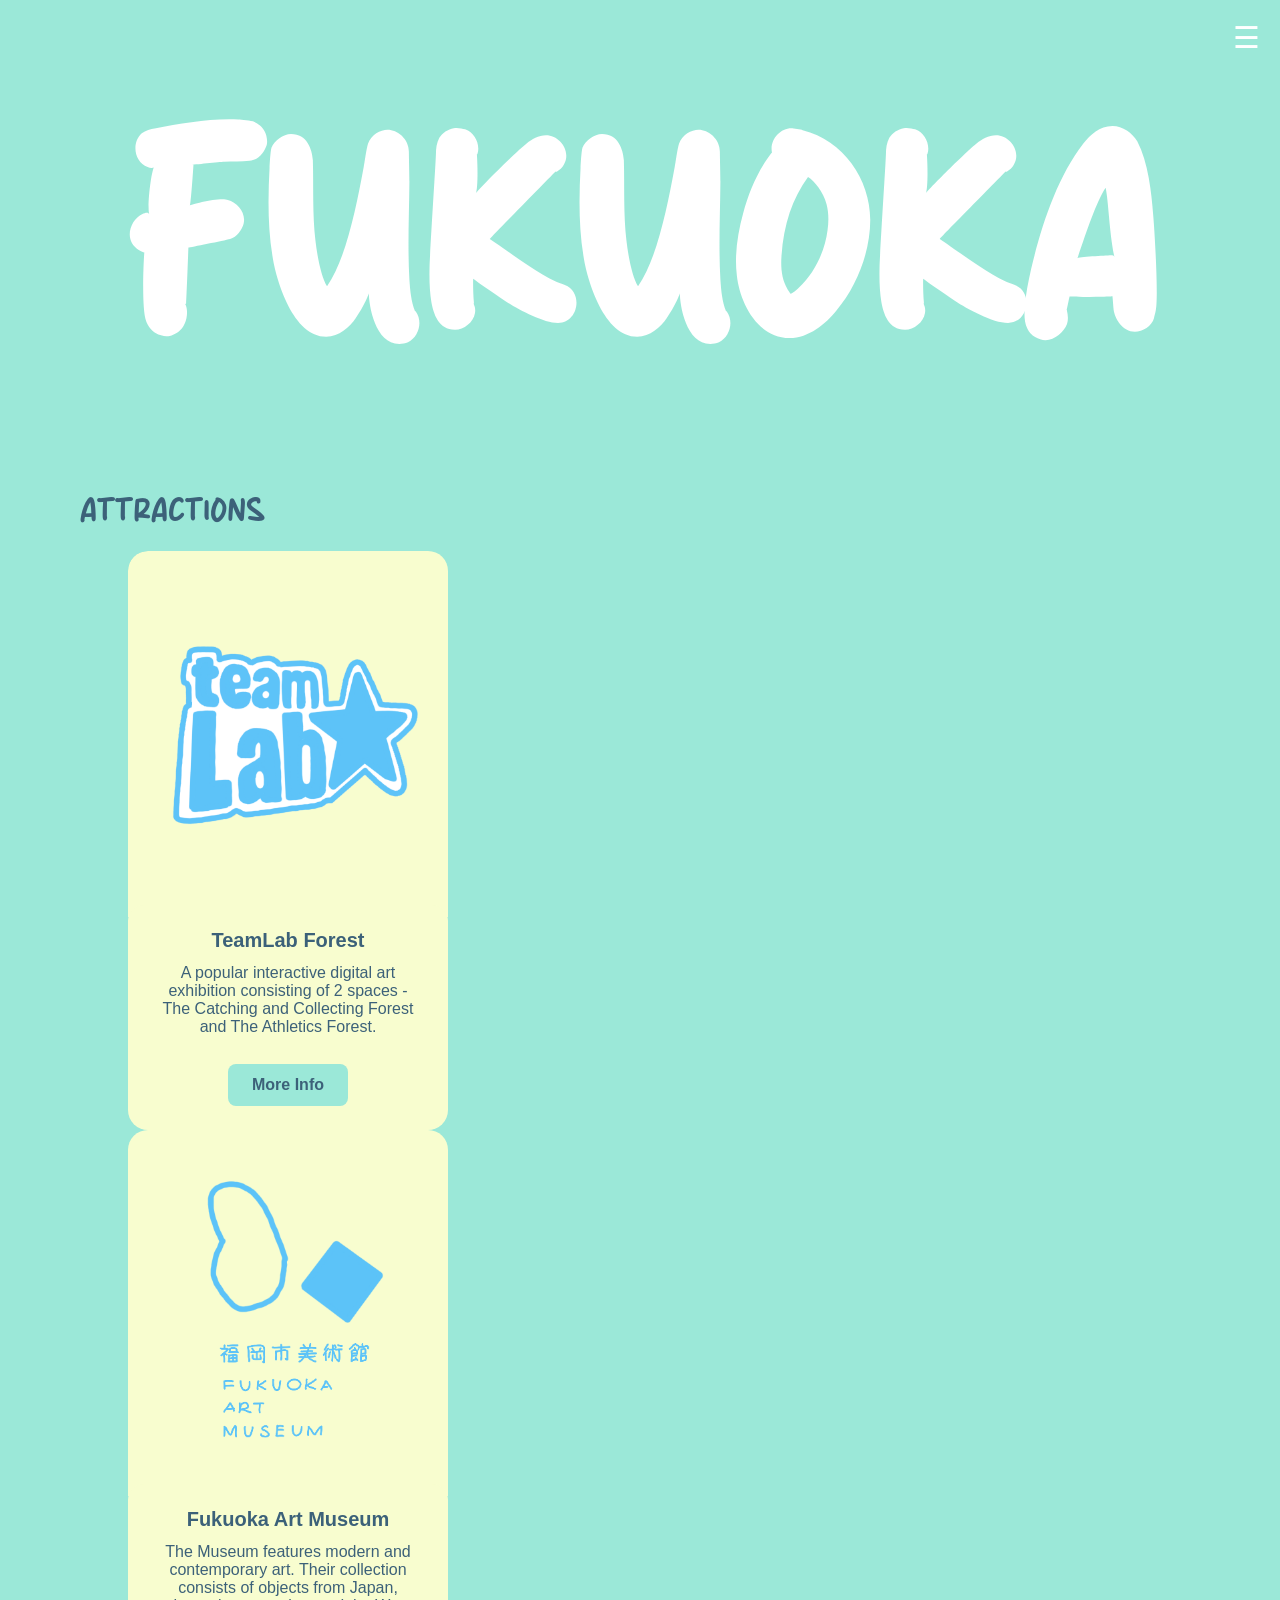
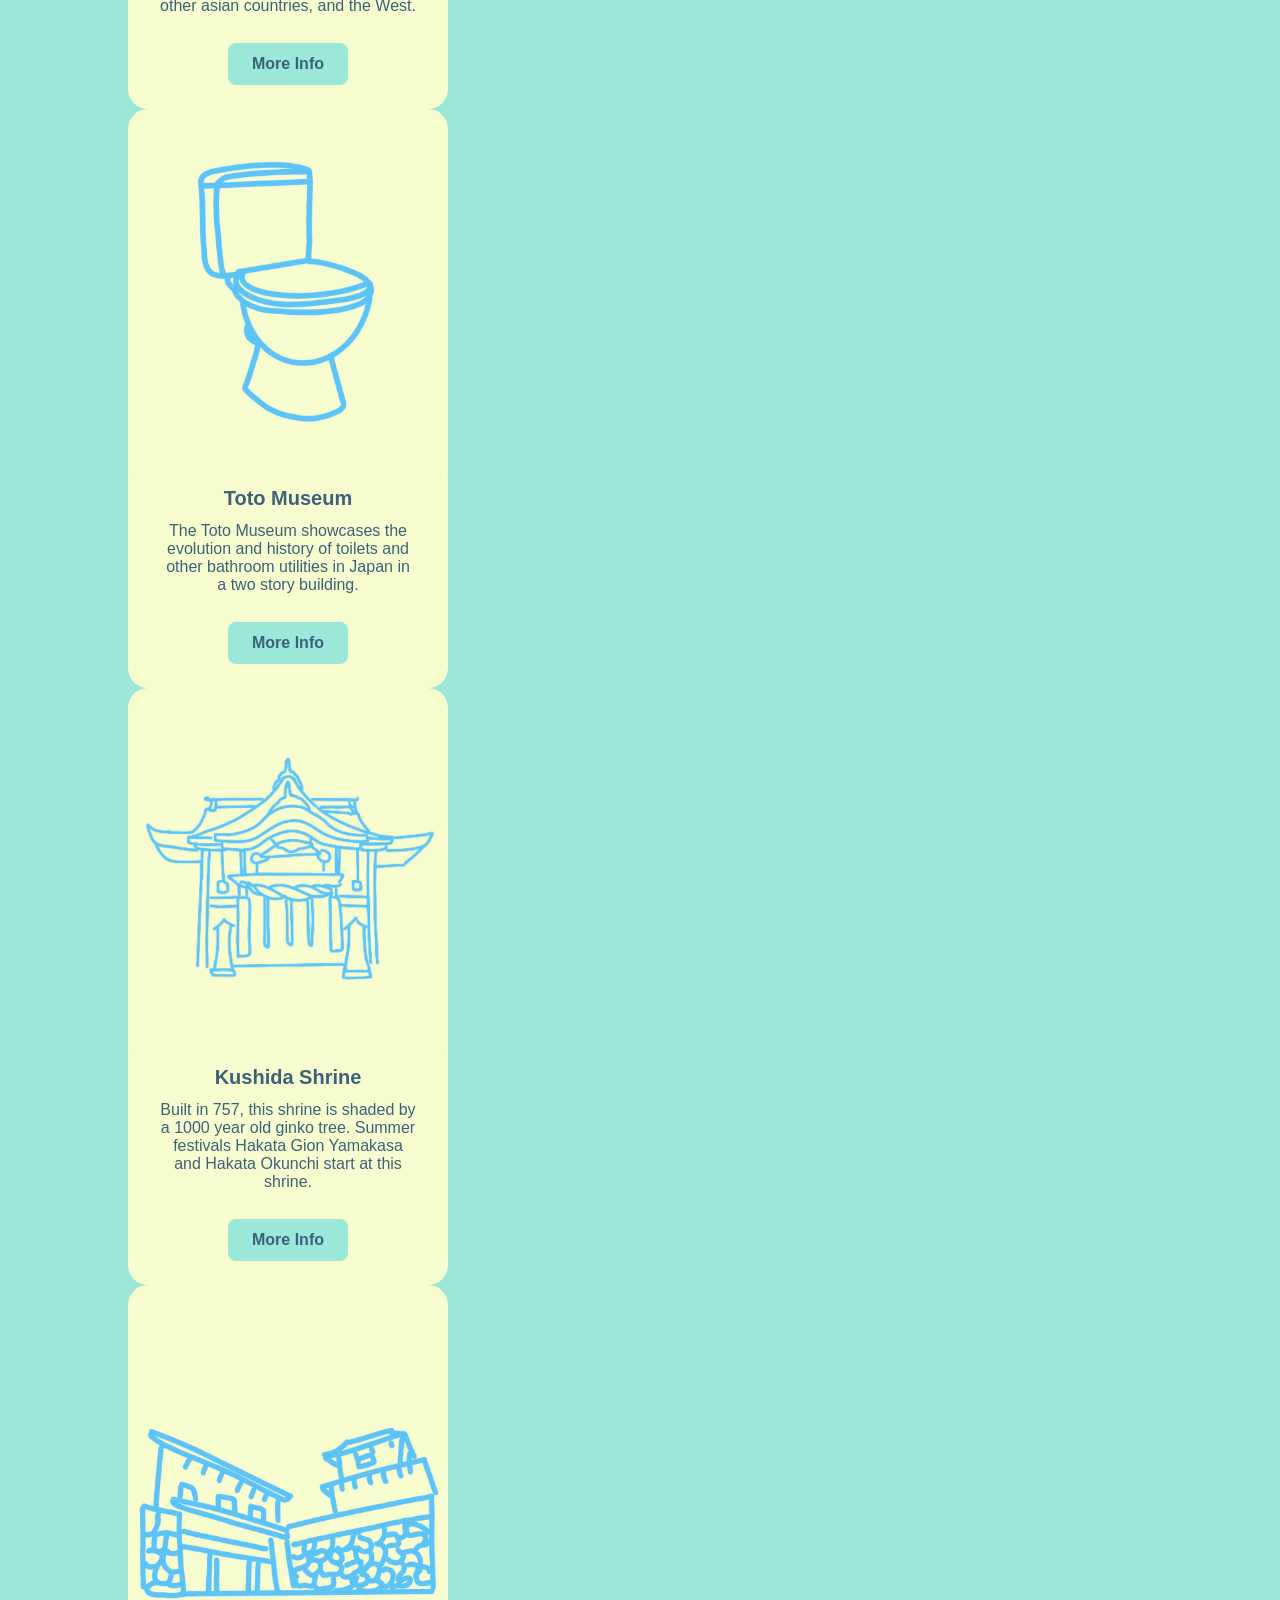
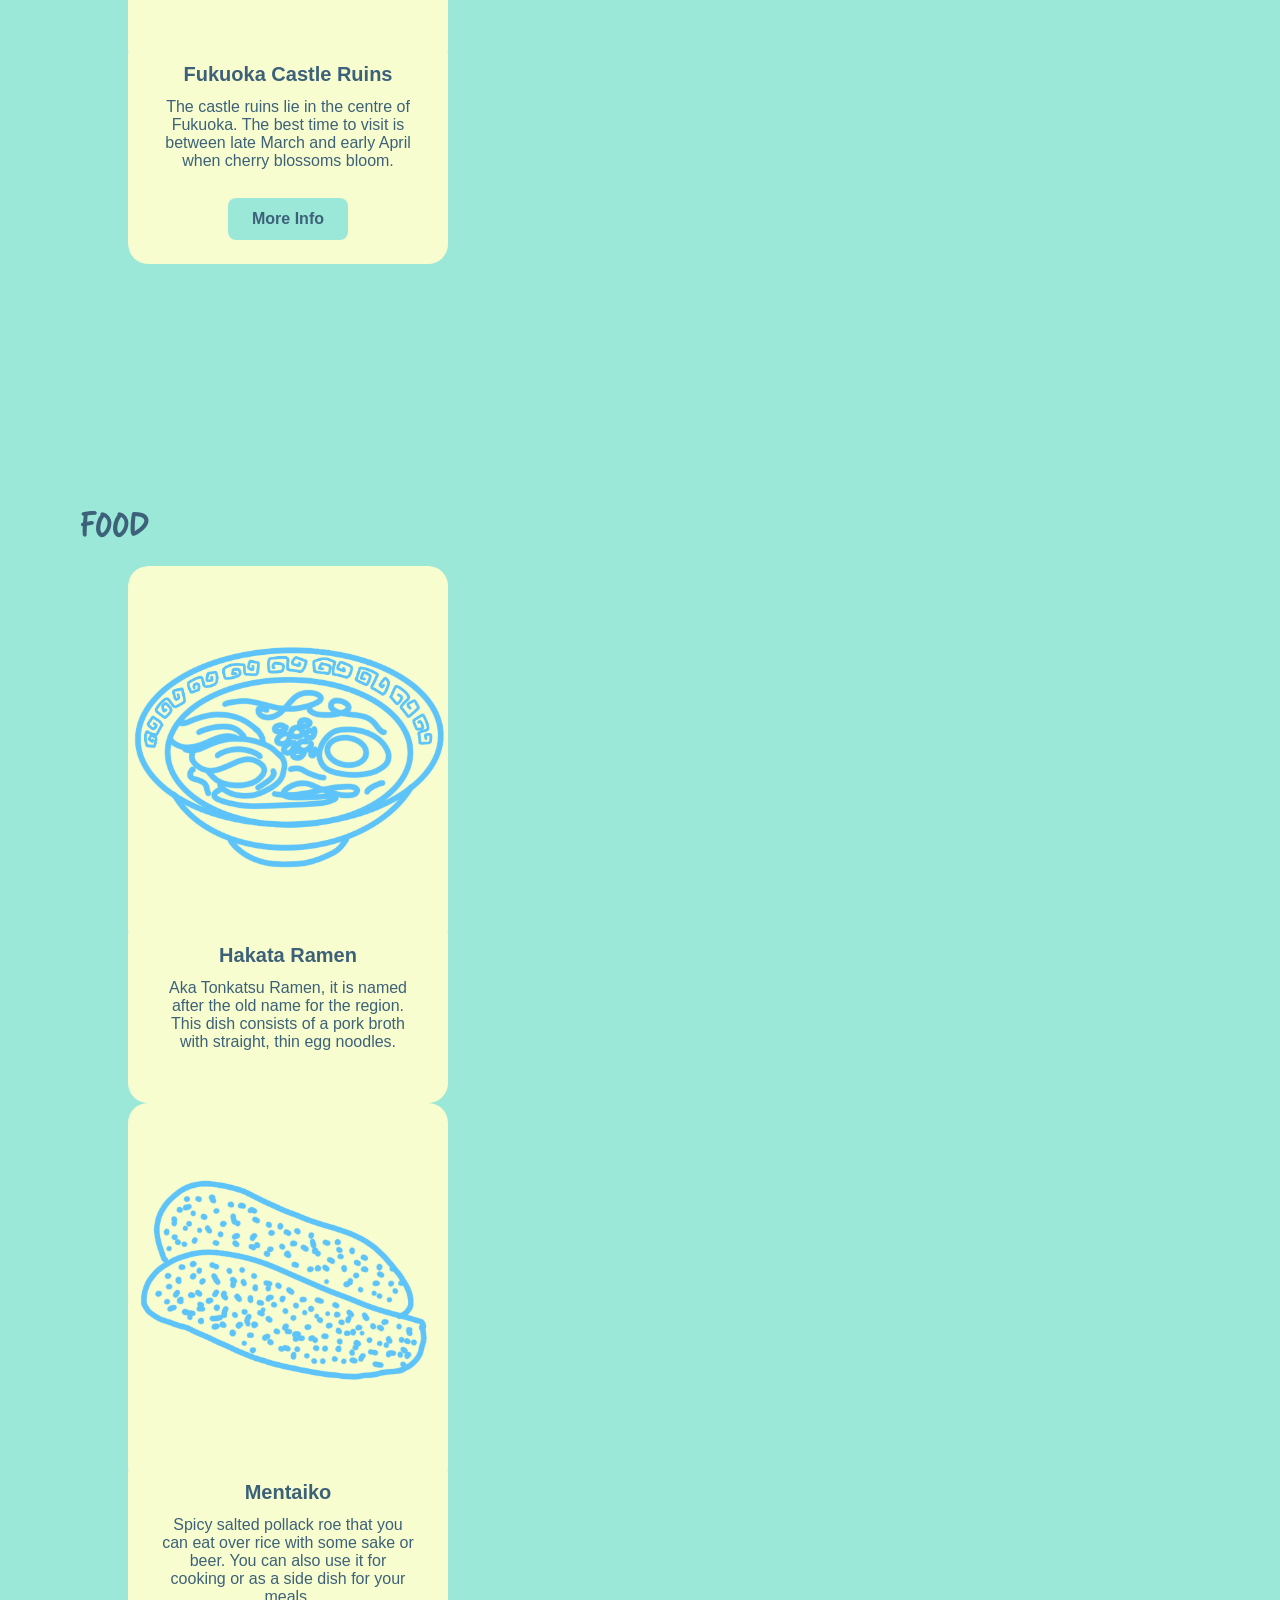
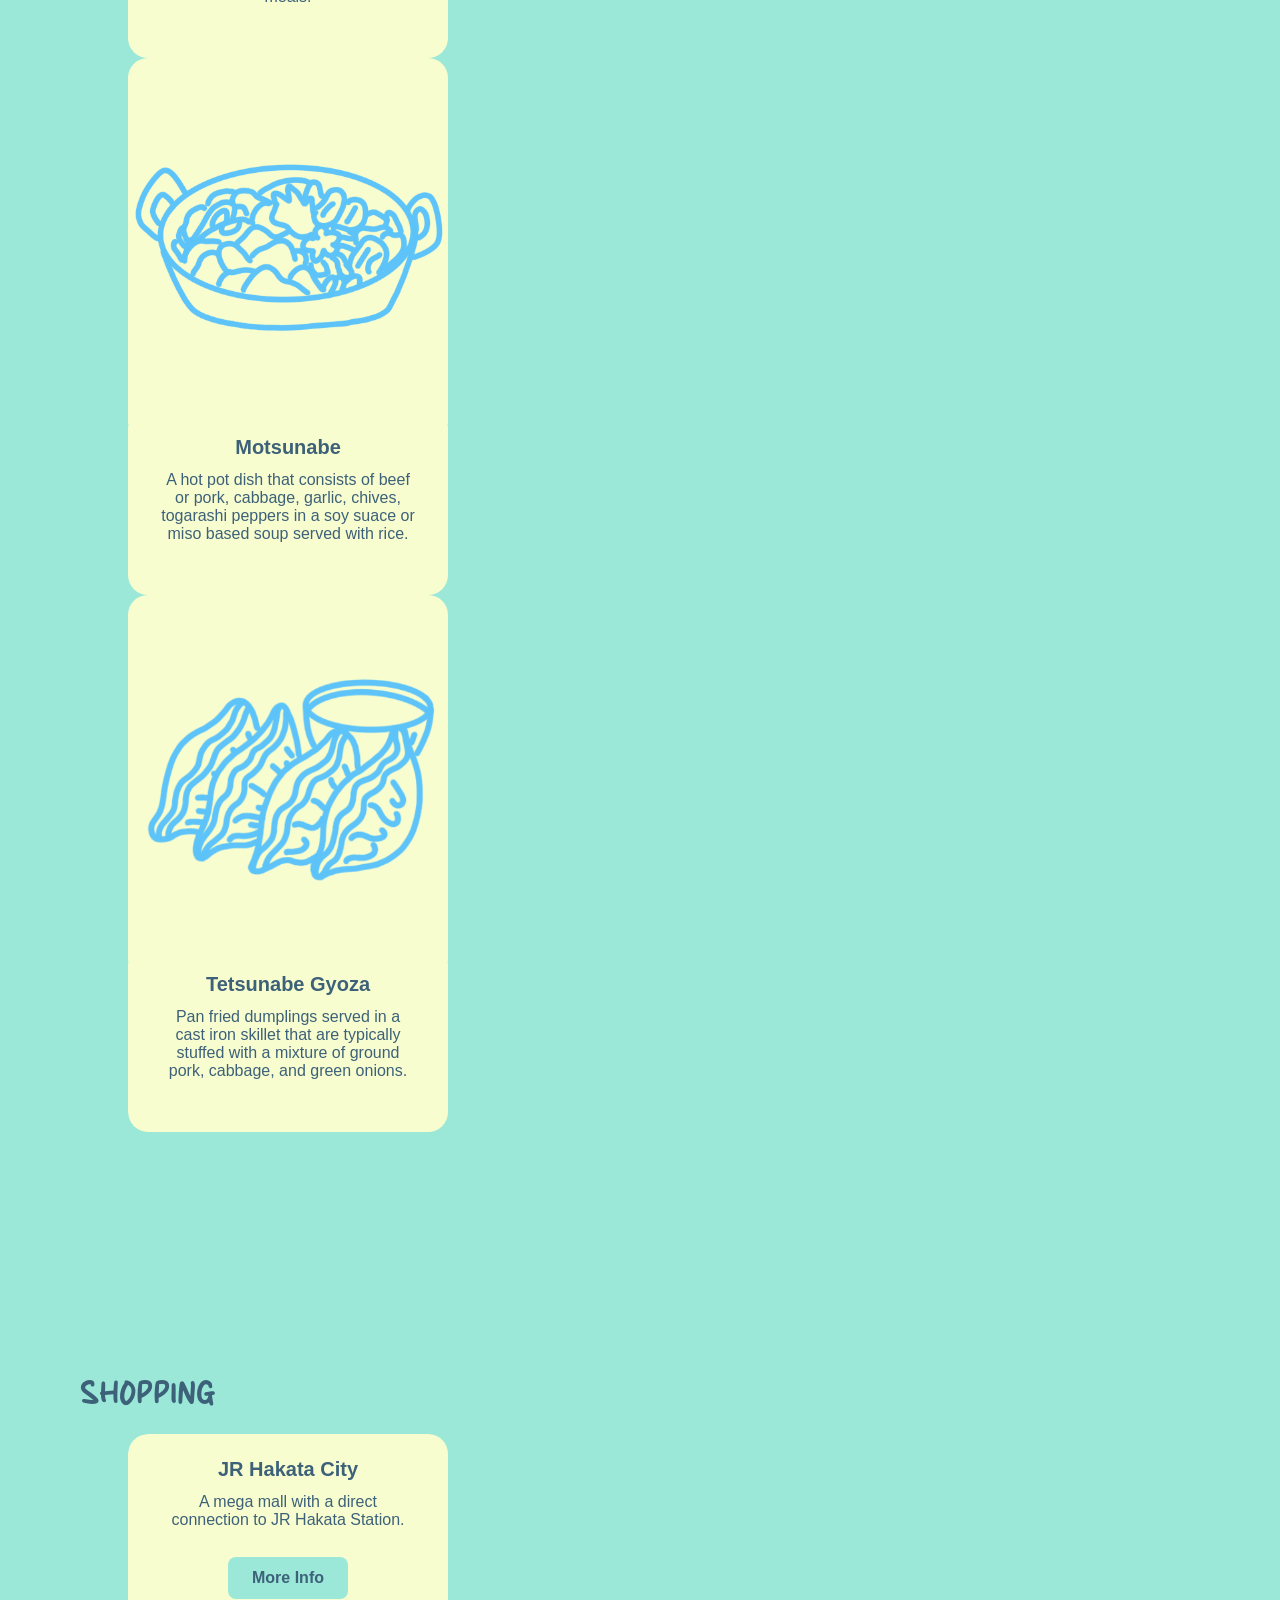
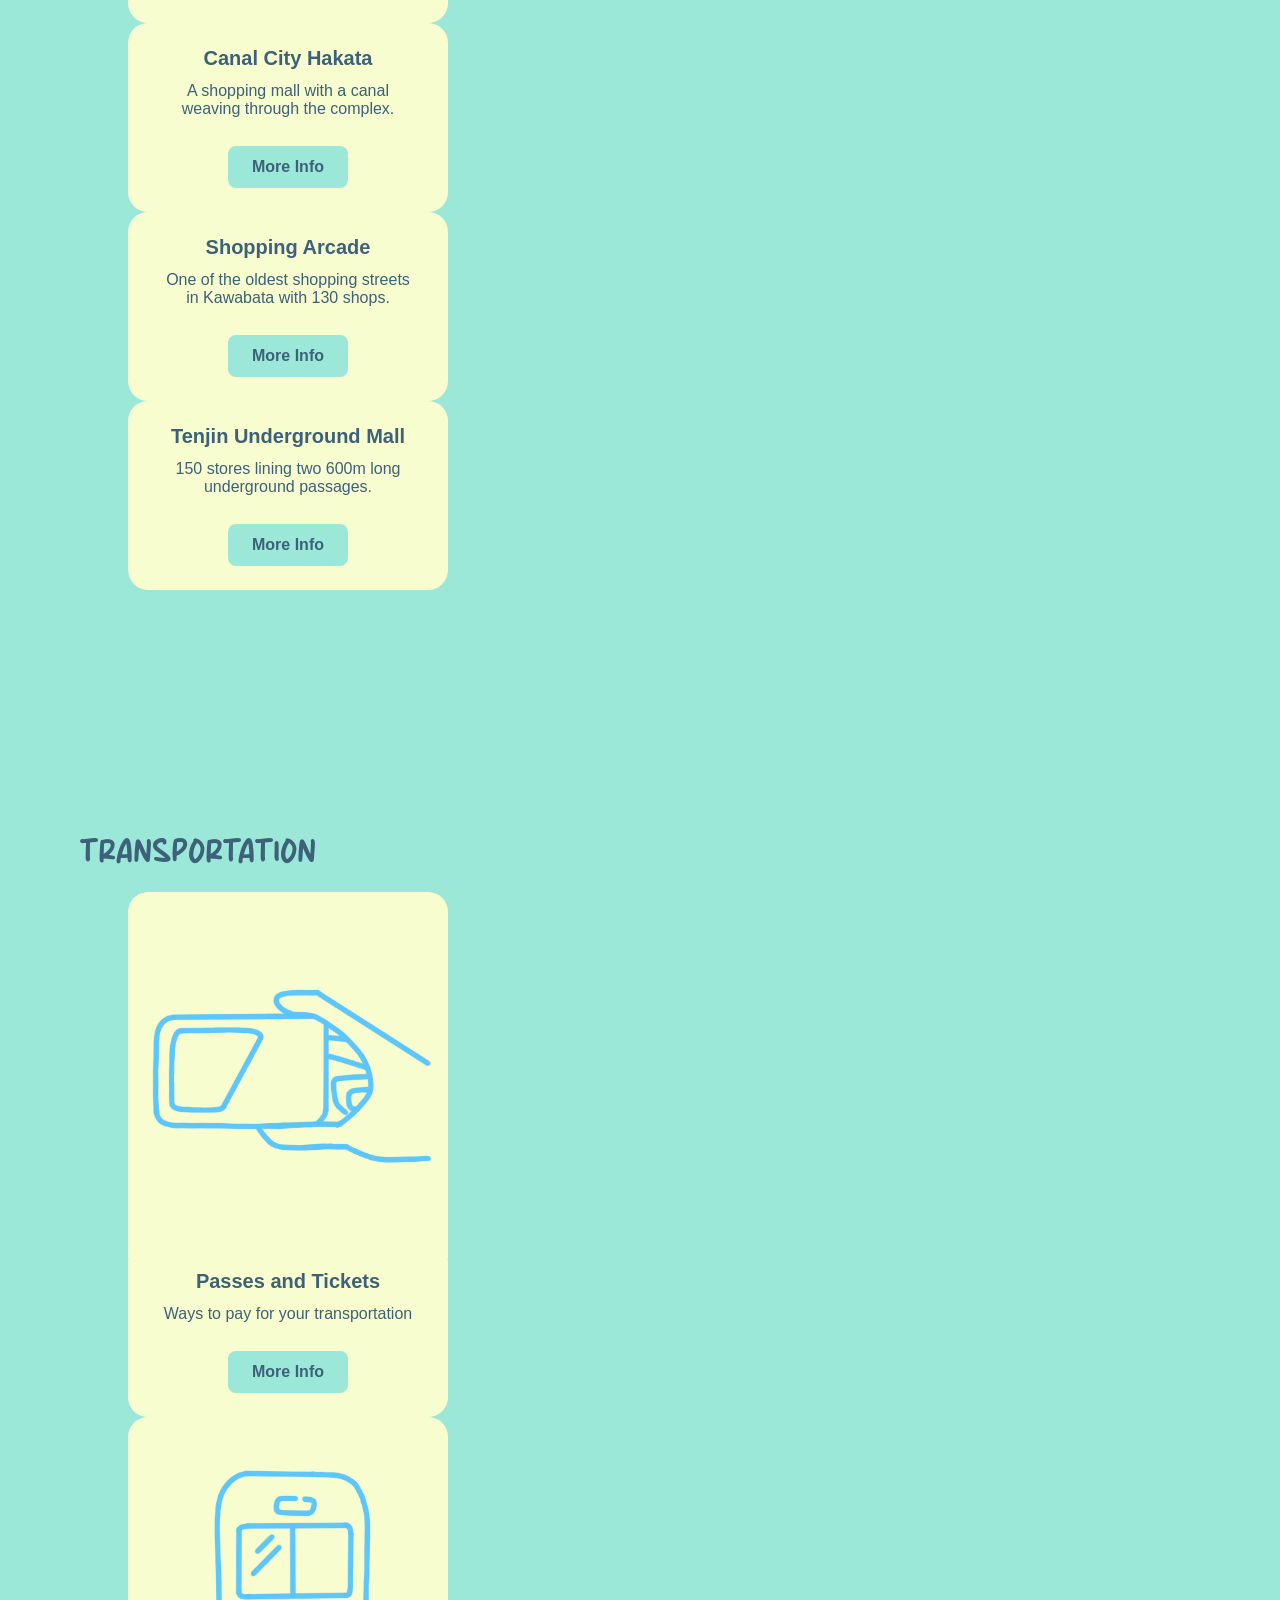
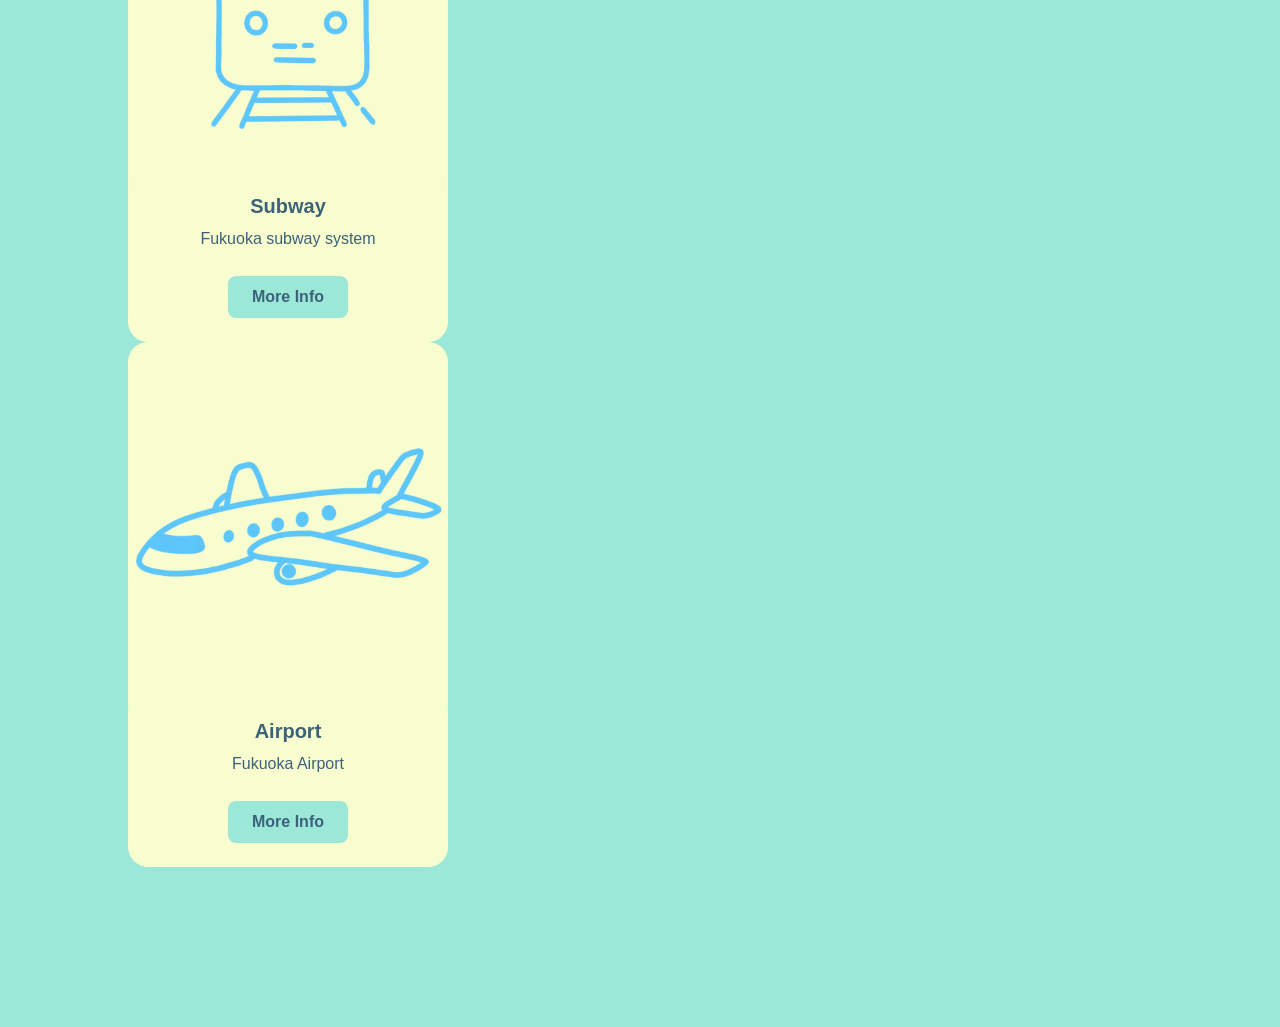
==== commit 04dbe85b: "Add files via upload" ====
--- a/html/fukuoka.html
+++ b/html/fukuoka.html
@@ -5,6 +5,7 @@
     <title>Fukuoka</title>
     <link rel="stylesheet" href="../css/fukuoka.css">
     <link rel="stylesheet" href="../css/swiper-bundle.min.css">
+    <link rel="icon" type="image/icon" href="../images/icon.png">
 </head>
 
 <body>
@@ -20,10 +21,19 @@
                 <a href="../index.html">Home</a>
             </li>
             <li>
-                <a href="../html/hotels.html">Hotels</a>
-            </li>
-            <li>
-                <a href="../html/WifiData.html">Wifi & Data</a>
+                <a href="../html/tokyo.html">Tokyo</a>
+            </li>
+            <li>
+                <a href="../html/osaka.html">Osaka</a>
+            </li>
+            <li>
+                <a href="../html/kyoto.html">Kyoto</a>
+            </li>
+            <li>
+                <a href="../html/fukuoka.html">Fukuoka</a>
+            </li>
+            <li>
+                <a href="../html/nagoya.html">Nagoya</a>
             </li>
         </ul>
     </div>
@@ -38,7 +48,7 @@
                 <div class="swiper-wrapper">
                     <article class="card__article swiper-slide">
                         <div class="card__image">
-                            <img src="../images/team lab logo.png" alt="image" class="card__img">
+                            <img src="../images/fukuoka images/team labs.png" alt="image" class="card__img">
                             <div class="card__shadow"></div>
                         </div>
 
@@ -54,7 +64,7 @@
 
                     <article class="card__article swiper-slide">
                         <div class="card__image">
-                            <img src="../images/placeholder.png" alt="image" class="card__img">
+                            <img src="../images/fukuoka images/fukuoka art museum.png" alt="image" class="card__img">
                             <div class="card__shadow"></div>
                         </div>
 
@@ -71,14 +81,14 @@
 
                     <article class="card__article swiper-slide">
                         <div class="card__image">
-                            <img src="../images/placeholder.png" alt="image" class="card__img">
+                            <img src="../images/fukuoka images/toto.png" alt="image" class="card__img">
                             <div class="card__shadow"></div>
                         </div>
 
                         <div class="card__data">
                             <h3 class="card__name">Toto Museum</h3>
                             <p class="card__description">
-                                The Toto Museum showcases the evolution and history of toilets and other bathroom utilities in Japan.
+                                The Toto Museum showcases the evolution and history of toilets and other bathroom utilities in Japan in a two story building.
                             </p>
 
                             <a href="https://jp.toto.com/en/knowledge/visit/museum/" class="card__button" target="_blank"> More Info</a>
@@ -87,7 +97,7 @@
 
                     <article class="card__article swiper-slide">
                         <div class="card__image">
-                            <img src="../images/placeholder.png" alt="image" class="card__img">
+                            <img src="../images/fukuoka images/kushida shrine.png" alt="image" class="card__img">
                             <div class="card__shadow"></div>
                         </div>
 
@@ -103,7 +113,7 @@
 
                     <article class="card__article swiper-slide">
                         <div class="card__image">
-                            <img src="../images/placeholder.png" alt="image" class="card__img">
+                            <img src="../images/fukuoka images/fukuoka castle ruins.png" alt="image" class="card__img">
                             <div class="card__shadow"></div>
                         </div>
 
@@ -134,7 +144,7 @@
                 <div class="swiper-wrapper">
                     <article class="card__article swiper-slide">
                         <div class="card__image">
-                            <img src="../images/placeholder.png" alt="image" class="card__img">
+                            <img src="../images/fukuoka images/hakata ramen .png" alt="image" class="card__img">
                             <div class="card__shadow"></div>
                         </div>
 
@@ -148,7 +158,7 @@
 
                     <article class="card__article swiper-slide">
                         <div class="card__image">
-                            <img src="../images/placeholder.png" alt="image" class="card__img">
+                            <img src="../images/fukuoka images/mentaiko.png" alt="image" class="card__img">
                             <div class="card__shadow"></div>
                         </div>
 
@@ -162,7 +172,7 @@
 
                     <article class="card__article swiper-slide">
                         <div class="card__image">
-                            <img src="../images/placeholder.png" alt="image" class="card__img">
+                            <img src="../images/fukuoka images/motsunabe.png" alt="image" class="card__img">
                             <div class="card__shadow"></div>
                         </div>
 
@@ -176,7 +186,7 @@
 
                     <article class="card__article swiper-slide">
                         <div class="card__image">
-                            <img src="../images/placeholder.png" alt="image" class="card__img">
+                            <img src="../images/fukuoka images/tetsunabe gyoza.png" alt="image" class="card__img">
                             <div class="card__shadow"></div>
                         </div>
 
@@ -185,85 +195,6 @@
                             <p class="card__description">
                                 Pan fried dumplings served in a cast iron skillet that are typically stuffed with a mixture of ground pork, cabbage, and green onions.
                             </p>
-                        </div>
-                    </article>
-                </div>
-            </div>
-
-            <div class="swiper-button-prev"></div>
-            <div class="swiper-button-next"></div>
-            
-            <div class="swiper-pagination"></div>
-        </div>
-    </div>
-
-    <!-- Transportation Slider -->
-    <div class="container">
-        <div class="card__container swiper">
-            <h2>Transportation</h2>
-            <div class="card__content">
-                <div class="swiper-wrapper">
-                    <article class="card__article swiper-slide">
-                        <div class="card__image">
-                            <img src="../images/placeholder.png" alt="image" class="card__img">
-                            <div class="card__shadow"></div>
-                        </div>
-
-                        <div class="card__data">
-                            <h3 class="card__name">Passes and Tickets</h3>
-                            <p class="card__description">
-                                description 
-                            </p>
-
-                            <a href="#" class="card__button"> More Info</a>
-                        </div>
-                    </article>
-
-                    <article class="card__article swiper-slide">
-                        <div class="card__image">
-                            <img src="../images/placeholder.png" alt="image" class="card__img">
-                            <div class="card__shadow"></div>
-                        </div>
-
-                        <div class="card__data">
-                            <h3 class="card__name">Subway</h3>
-                            <p class="card__description">
-                                description 
-                            </p>
-
-                            <a href="#" class="card__button"> More Info</a>
-                        </div>
-                    </article>
-
-                    <article class="card__article swiper-slide">
-                        <div class="card__image">
-                            <img src="../images/placeholder.png" alt="image" class="card__img">
-                            <div class="card__shadow"></div>
-                        </div>
-
-                        <div class="card__data">
-                            <h3 class="card__name">Airport</h3>
-                            <p class="card__description">
-                                description 
-                            </p>
-
-                            <a href="#" class="card__button"> More Info</a>
-                        </div>
-                    </article>
-
-                    <article class="card__article swiper-slide">
-                        <div class="card__image">
-                            <img src="../images/placeholder.png" alt="image" class="card__img">
-                            <div class="card__shadow"></div>
-                        </div>
-
-                        <div class="card__data">
-                            <h3 class="card__name">Bus</h3>
-                            <p class="card__description">
-                                description 
-                            </p>
-
-                            <a href="#" class="card__button"> More Info</a>
                         </div>
                     </article>
                 </div>
@@ -284,66 +215,46 @@
             <div class="card__content">
                 <div class="swiper-wrapper">
                     <article class="card__article swiper-slide">
-                        <div class="card__image">
-                            <img src="../images/placeholder.png" alt="image" class="card__img">
-                            <div class="card__shadow"></div>
-                        </div>
-
-                        <div class="card__data">
-                            <h3 class="card__name">Location</h3>
-                            <p class="card__description">
-                                description 
-                            </p>
-
-                            <a href="#" class="card__button"> More Info</a>
-                        </div>
-                    </article>
-
-                    <article class="card__article swiper-slide">
-                        <div class="card__image">
-                            <img src="../images/placeholder.png" alt="image" class="card__img">
-                            <div class="card__shadow"></div>
-                        </div>
-
-                        <div class="card__data">
-                            <h3 class="card__name">Location</h3>
-                            <p class="card__description">
-                                description 
-                            </p>
-
-                            <a href="#" class="card__button"> More Info</a>
-                        </div>
-                    </article>
-
-                    <article class="card__article swiper-slide">
-                        <div class="card__image">
-                            <img src="../images/placeholder.png" alt="image" class="card__img">
-                            <div class="card__shadow"></div>
-                        </div>
-
-                        <div class="card__data">
-                            <h3 class="card__name">Location</h3>
-                            <p class="card__description">
-                                description 
-                            </p>
-
-                            <a href="#" class="card__button"> More Info</a>
-                        </div>
-                    </article>
-
-                    <article class="card__article swiper-slide">
-                        <div class="card__image">
-                            <img src="../images/placeholder.png" alt="image" class="card__img">
-                            <div class="card__shadow"></div>
-                        </div>
-
-                        <div class="card__data">
-                            <h3 class="card__name">Location</h3>
-                            <p class="card__description">
-                                description 
-                            </p>
-
-                            <a href="#" class="card__button"> More Info</a>
+                        <div class="card__data">
+                            <h3 class="card__name">JR Hakata City</h3>
+                            <p class="card__description">
+                                A mega mall with a direct connection to JR Hakata Station.
+                            </p>
+
+                            <a href="https://www.jrhakatacity.com.e.bv.hp.transer.com/" class="card__button" target="_blank"> More Info</a>
+                        </div>
+                    </article>
+
+                    <article class="card__article swiper-slide">
+                        <div class="card__data">
+                            <h3 class="card__name">Canal City Hakata</h3>
+                            <p class="card__description">
+                                A shopping mall with a canal weaving through the complex.
+                            </p>
+
+                            <a href="https://canalcity.co.jp/english" class="card__button" target="_blank"> More Info</a>
+                        </div>
+                    </article>
+
+                    <article class="card__article swiper-slide">
+                        <div class="card__data">
+                            <h3 class="card__name">Shopping Arcade</h3>
+                            <p class="card__description">
+                                One of the oldest shopping streets in Kawabata with 130 shops. 
+                            </p>
+
+                            <a href="https://kawabatadori.com/en/about-en/" class="card__button" target="_blank"> More Info</a>
+                        </div>
+                    </article>
+
+                    <article class="card__article swiper-slide">
+                        <div class="card__data">
+                            <h3 class="card__name">Tenjin Underground Mall</h3>
+                            <p class="card__description">
+                                150 stores lining two 600m long underground passages. 
+                            </p>
+
+                            <a href="https://gofukuoka.jp/spots/detail/27127" class="card__button" target="_blank"> More Info</a>
                         </div>
                     </article>
                 </div>
@@ -356,6 +267,69 @@
         </div>
     </div>
 
+    <!-- Transportation Slider -->
+    <div class="container">
+        <div class="card__container swiper">
+            <h2>Transportation</h2>
+            <div class="card__content">
+                <div class="swiper-wrapper">
+                    <article class="card__article swiper-slide">
+                        <div class="card__image">
+                            <img src="../images/fukuoka images/passestickets.png" alt="image" class="card__img">
+                            <div class="card__shadow"></div>
+                        </div>
+
+                        <div class="card__data">
+                            <h3 class="card__name">Passes and Tickets</h3>
+                            <p class="card__description">
+                                Ways to pay for your transportation 
+                            </p>
+
+                            <a href="../html/fukuokatickets.html" class="card__button"> More Info</a>
+                        </div>
+                    </article>
+
+                    <article class="card__article swiper-slide">
+                        <div class="card__image">
+                            <img src="../images/fukuoka images/subway.png" alt="image" class="card__img">
+                            <div class="card__shadow"></div>
+                        </div>
+
+                        <div class="card__data">
+                            <h3 class="card__name">Subway</h3>
+                            <p class="card__description">
+                                Fukuoka subway system
+                            </p>
+
+                            <a href="https://subway.city.fukuoka.lg.jp/eng/route/" class="card__button" target="_blank"> More Info</a>
+                        </div>
+                    </article>
+
+                    <article class="card__article swiper-slide">
+                        <div class="card__image">
+                            <img src="../images/fukuoka images/airport.png" alt="image" class="card__img">
+                            <div class="card__shadow"></div>
+                        </div>
+
+                        <div class="card__data">
+                            <h3 class="card__name">Airport</h3>
+                            <p class="card__description">
+                                Fukuoka Airport 
+                            </p>
+
+                            <a href="https://www.fukuoka-airport.jp/en/" class="card__button" target="_blank"> More Info</a>
+                        </div>
+                    </article>
+                </div>
+            </div>
+
+            <div class="swiper-button-prev"></div>
+            <div class="swiper-button-next"></div>
+            
+            <div class="swiper-pagination"></div>
+        </div>
+    </div>
+
     <script src="../javascript/swiper-bundle.min.js"></script>
     <script src="../javascript/card swipe.js"></script>
 
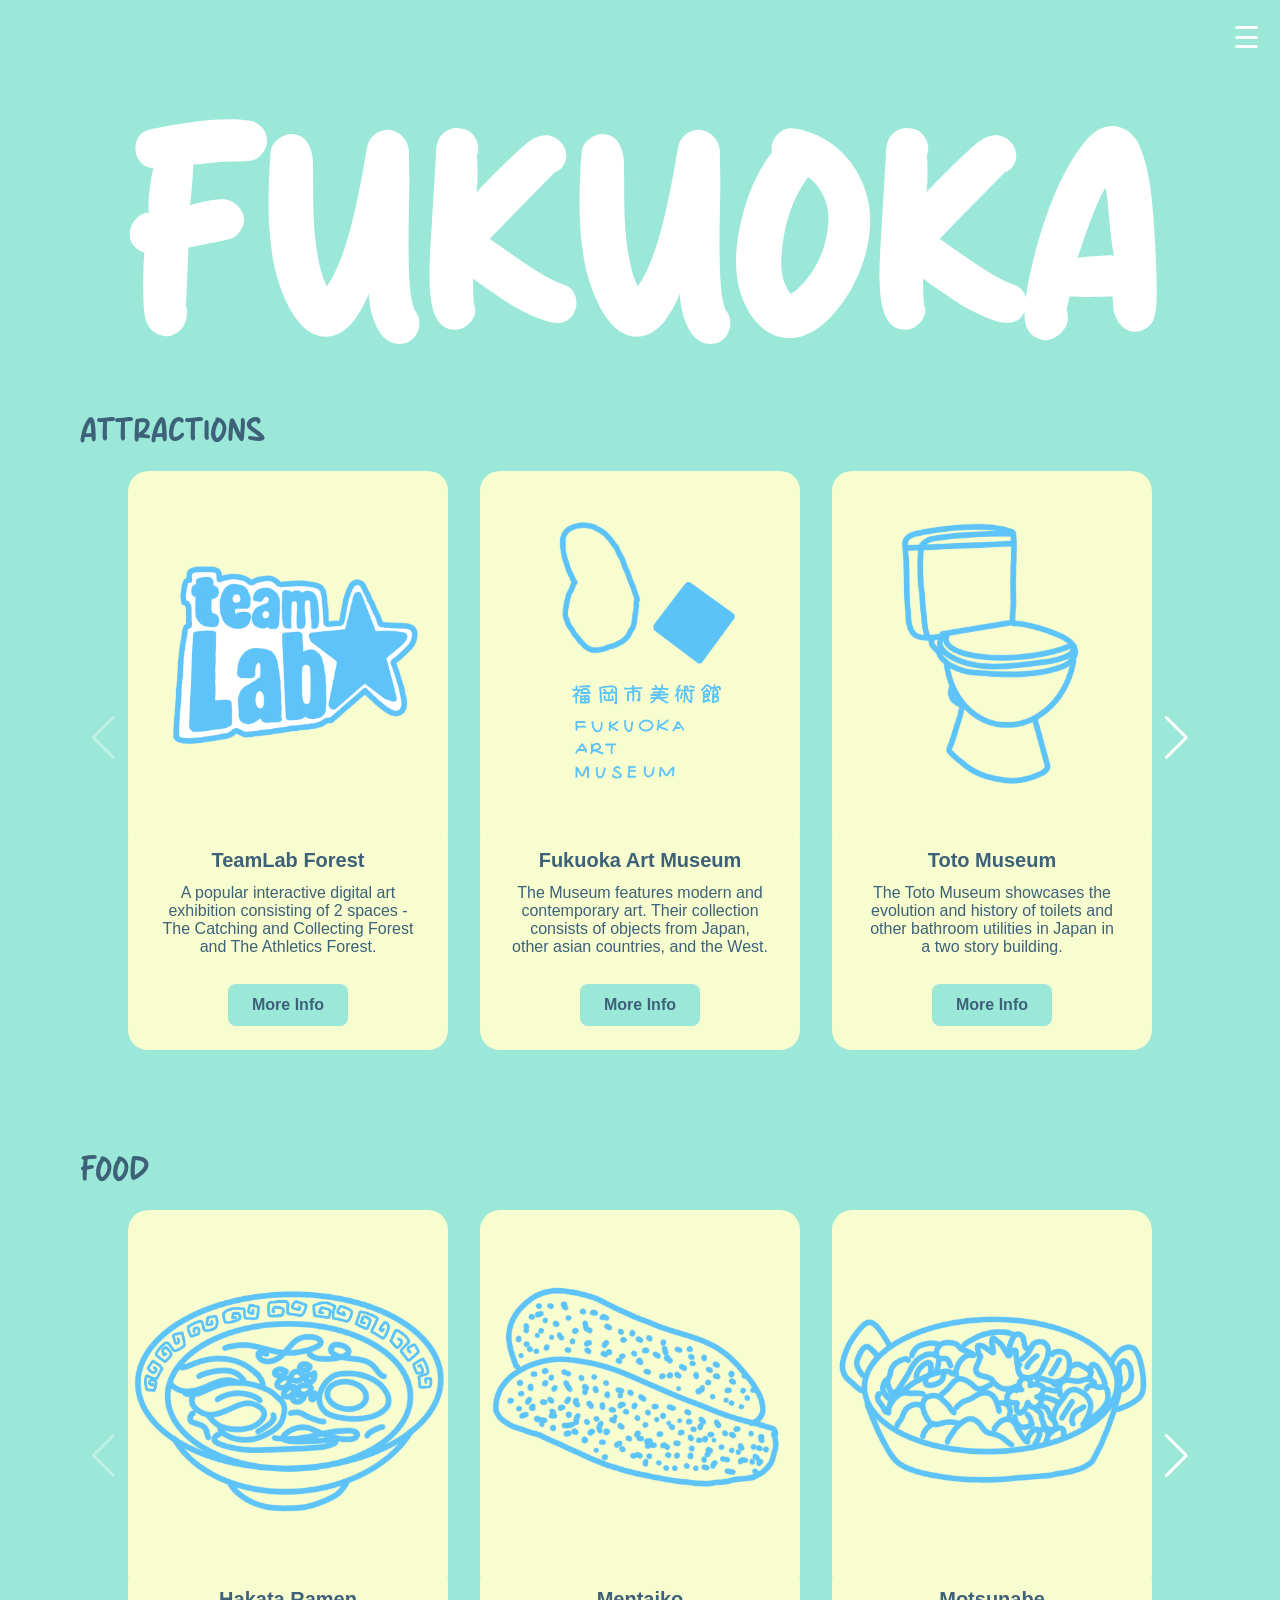
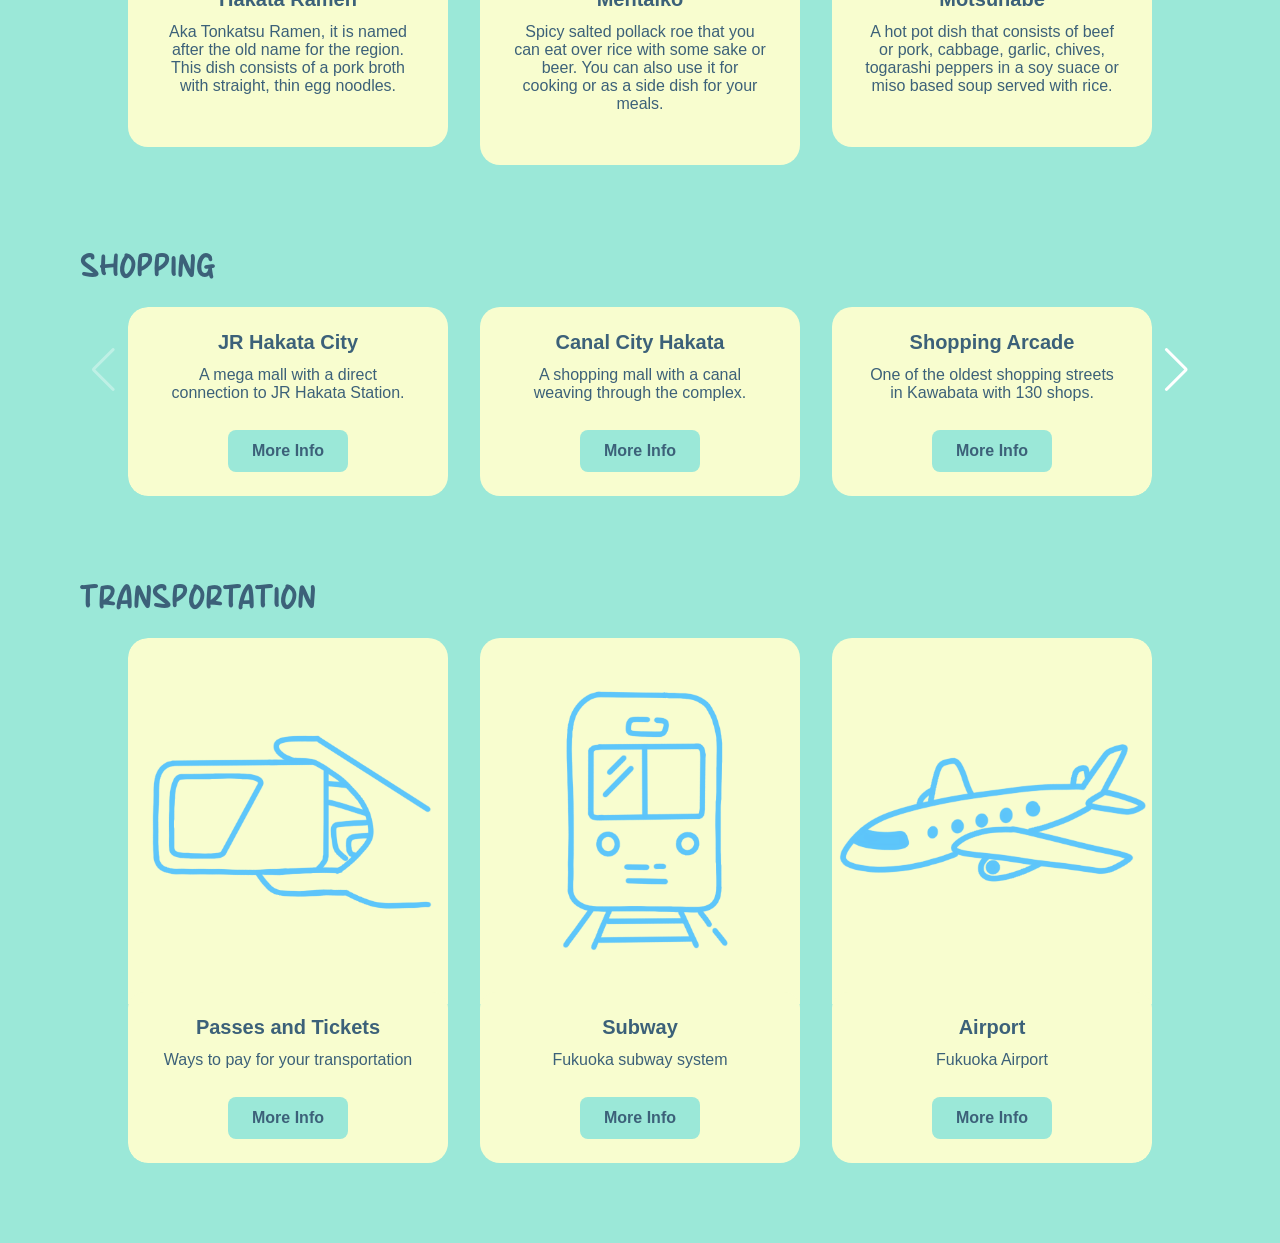
==== commit a1ff2076: "Add files via upload" ====
--- a/html/fukuoka.html
+++ b/html/fukuoka.html
@@ -131,8 +131,6 @@
 
             <div class="swiper-button-prev"></div>
             <div class="swiper-button-next"></div>
-            
-            <div class="swiper-pagination"></div>
         </div>
     </div>
     
@@ -202,8 +200,6 @@
 
             <div class="swiper-button-prev"></div>
             <div class="swiper-button-next"></div>
-            
-            <div class="swiper-pagination"></div>
         </div>
     </div>
 
@@ -262,8 +258,6 @@
 
             <div class="swiper-button-prev"></div>
             <div class="swiper-button-next"></div>
-            
-            <div class="swiper-pagination"></div>
         </div>
     </div>
 
@@ -325,8 +319,6 @@
 
             <div class="swiper-button-prev"></div>
             <div class="swiper-button-next"></div>
-            
-            <div class="swiper-pagination"></div>
         </div>
     </div>
 
